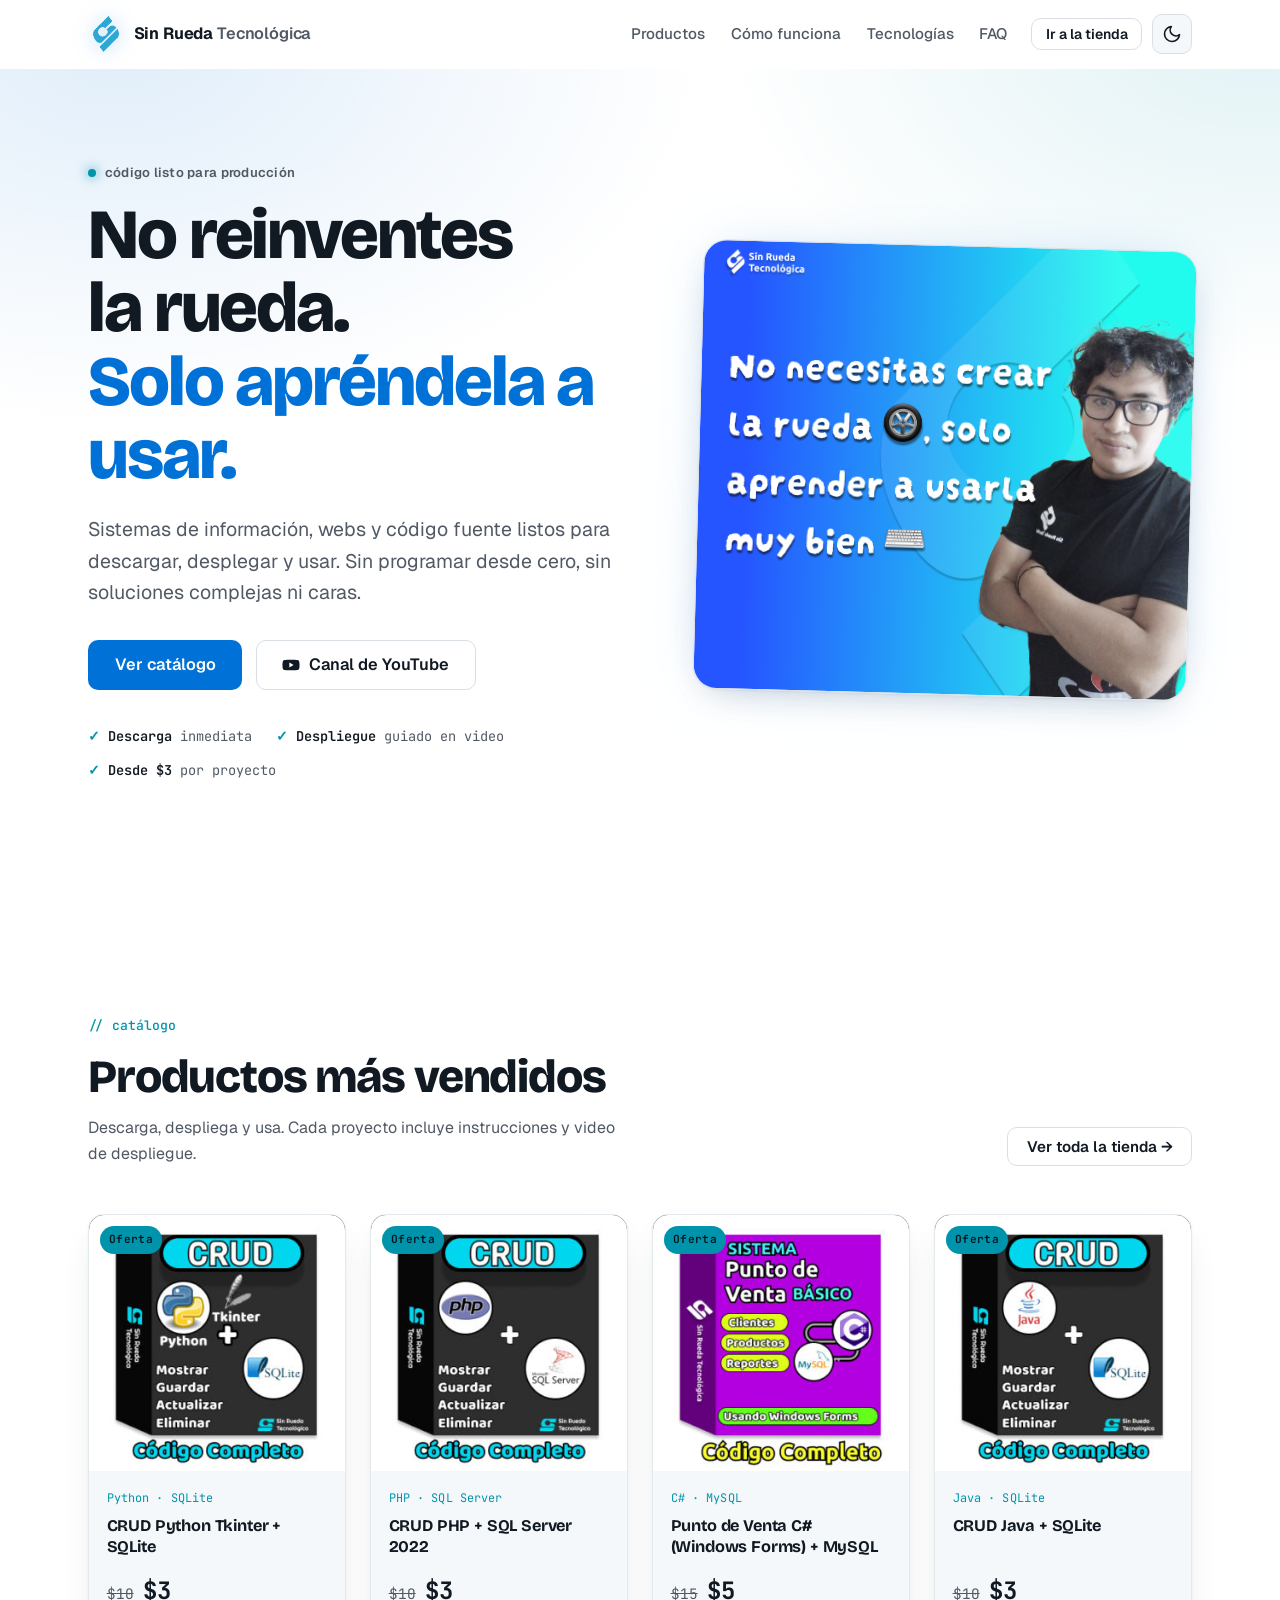
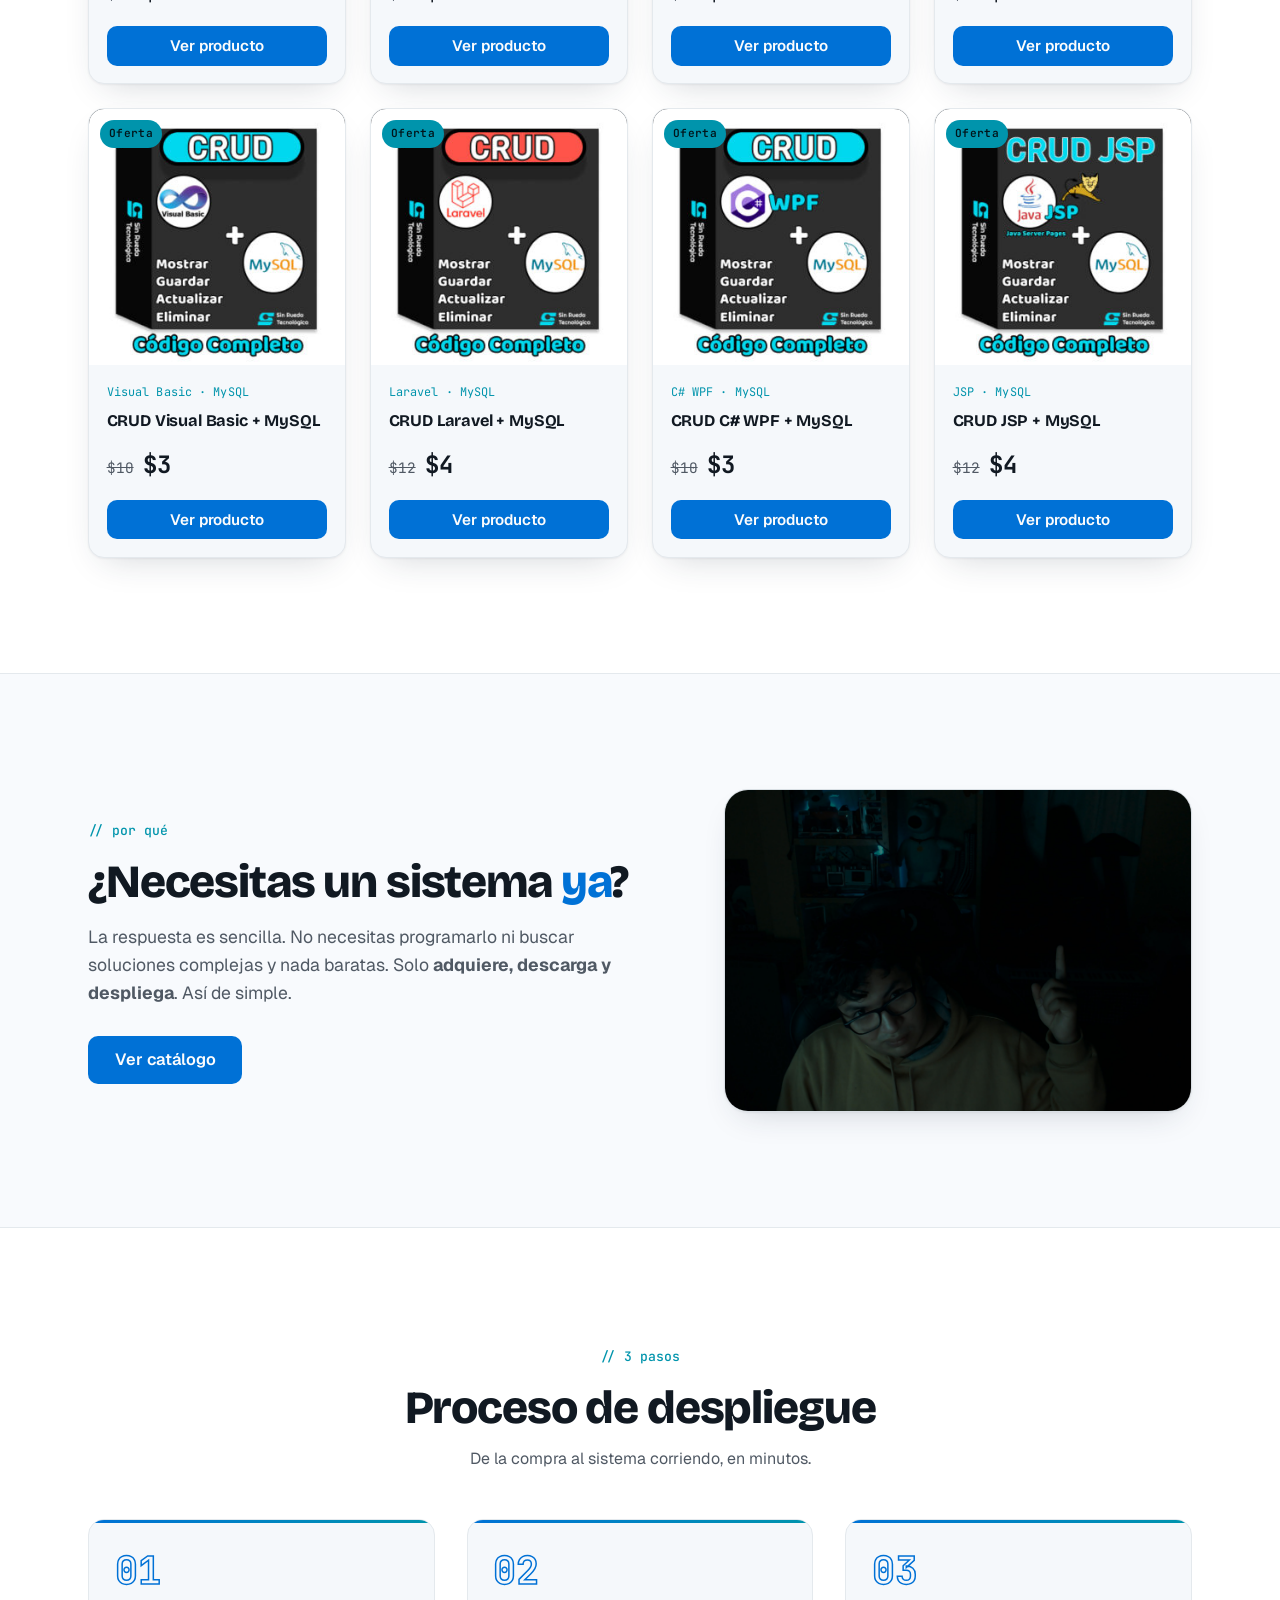
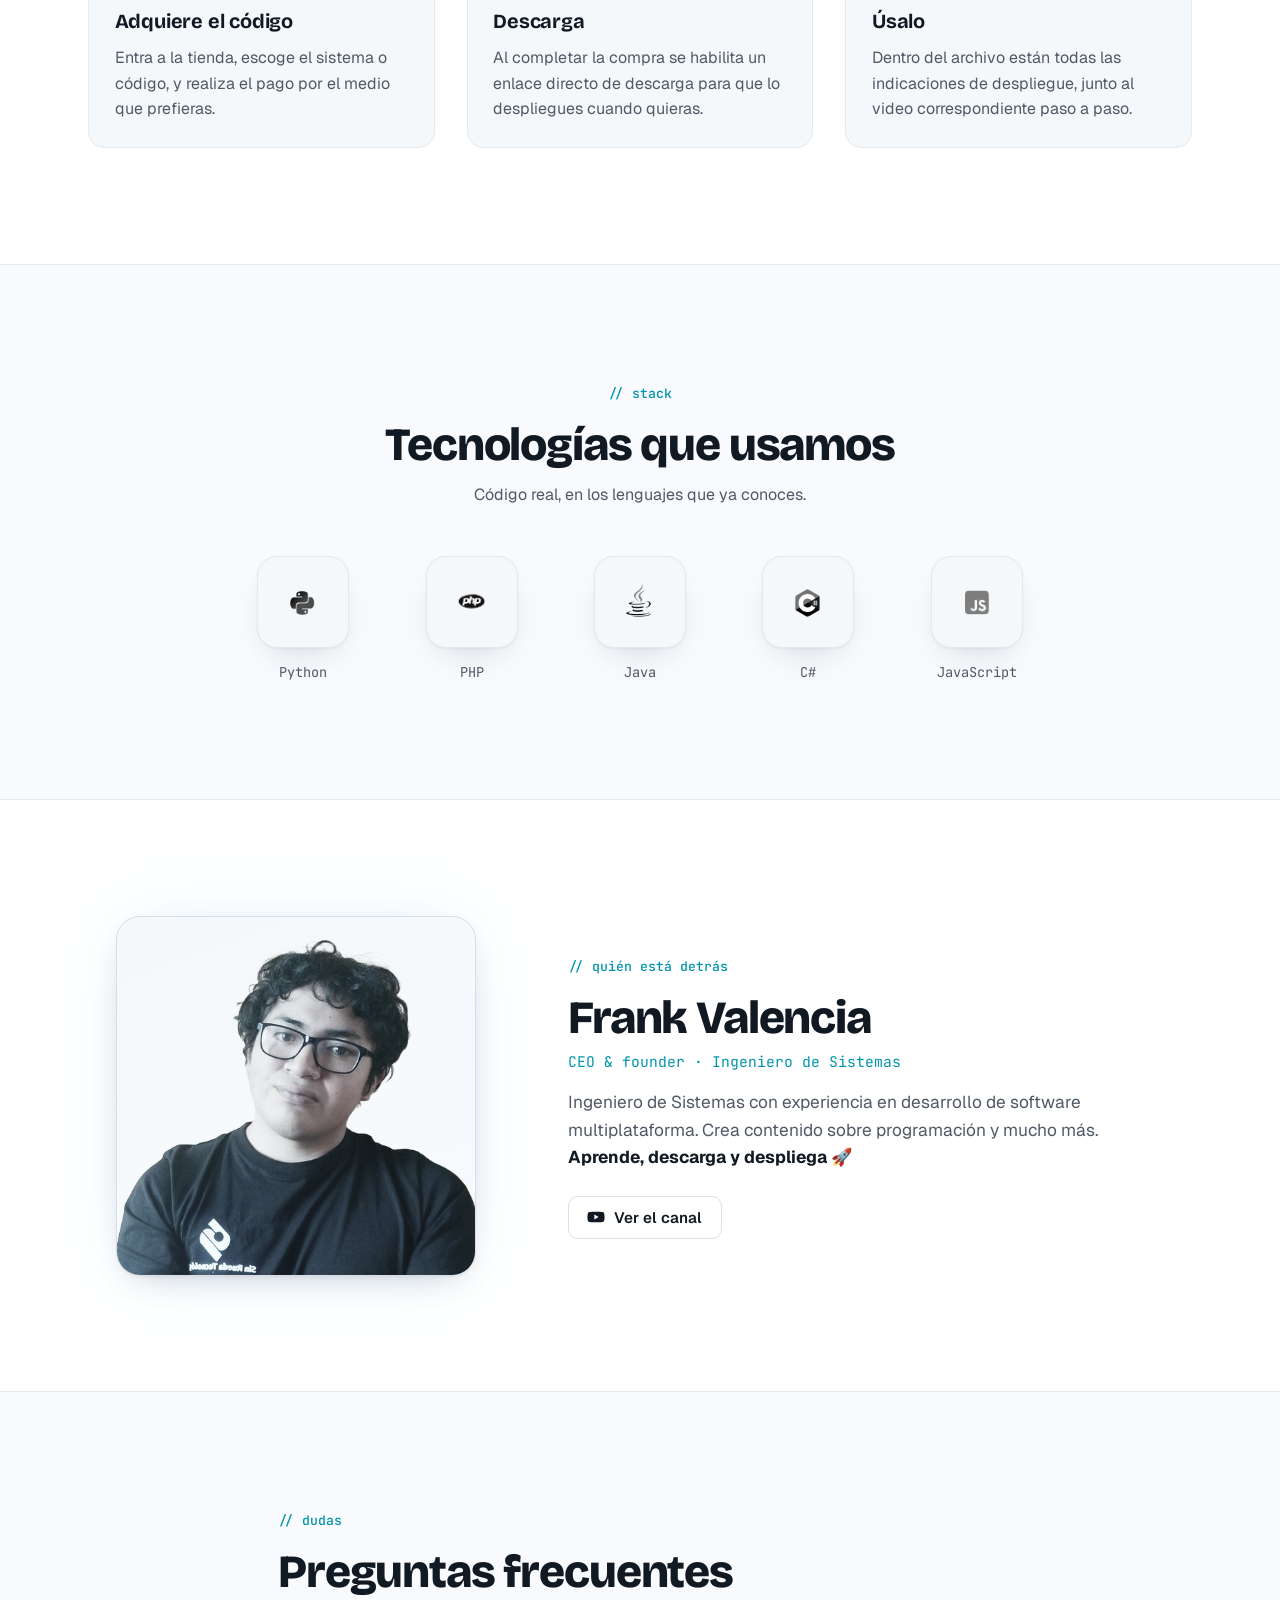
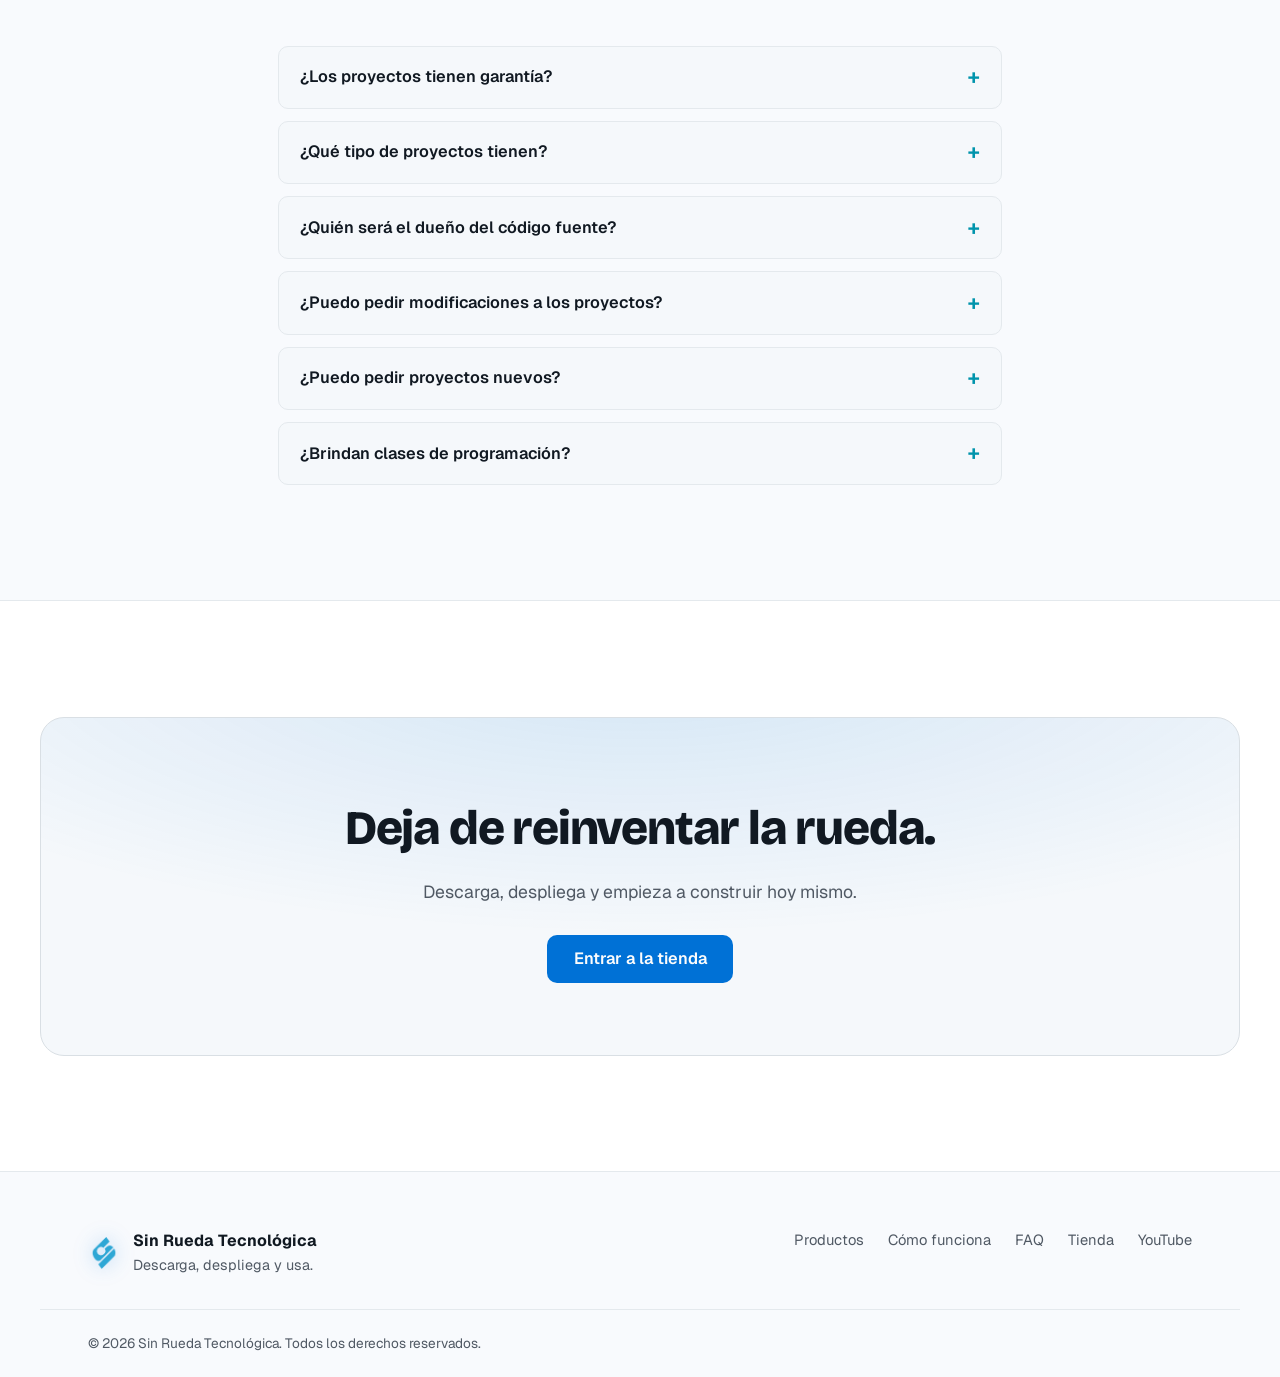
==== index.html @ aaec77e1 "Rediseño de la landing de Sin Rueda Tecnológica Sitio estático listo para GitHub Pages que reemplaza" ====
<!DOCTYPE html>
<html lang="es" data-theme="dark">
<head>
  <meta charset="UTF-8" />
  <meta name="viewport" content="width=device-width, initial-scale=1.0" />
  <title>Sin Rueda Tecnológica — Código y sistemas listos para usar</title>
  <meta name="description" content="Descarga, despliega y usa. Sistemas de información, webs y código fuente listo para usar en Python, PHP, Java, C#, Laravel y más. Desde $3." />
  <meta name="theme-color" content="#171b22" />

  <!-- Open Graph -->
  <meta property="og:title" content="Sin Rueda Tecnológica — Código listo para usar" />
  <meta property="og:description" content="No reinventes la rueda. Descarga, despliega y usa sistemas y código fuente desde $3." />
  <meta property="og:type" content="website" />
  <meta property="og:image" content="assets/banner1.jpg" />

  <link rel="icon" type="image/png" href="assets/brand/logo.png" />

  <!-- Fonts: Geist (UI/display) + JetBrains Mono (technical accent) -->
  <link rel="preconnect" href="https://fonts.googleapis.com" />
  <link rel="preconnect" href="https://fonts.gstatic.com" crossorigin />
  <link href="https://fonts.googleapis.com/css2?family=Bricolage+Grotesque:opsz,wght@12..96,500;12..96,600;12..96,700;12..96,800&family=Geist:wght@400;500;600&family=JetBrains+Mono:wght@400;500;600;700&display=swap" rel="stylesheet" />

  <link rel="stylesheet" href="styles.css" />
  <!-- Set theme before paint to avoid flash -->
  <script>
    (function () {
      var el = document.documentElement;
      el.classList.add('js'); // reveal styles only apply when JS can un-hide them
      try {
        var stored = localStorage.getItem('srt-theme');
        var theme = stored || (window.matchMedia('(prefers-color-scheme: light)').matches ? 'light' : 'dark');
        el.setAttribute('data-theme', theme);
      } catch (e) {}
    })();
  </script>
</head>
<body>
  <a class="skip-link" href="#productos">Saltar al contenido</a>

  <!-- ============ HEADER ============ -->
  <header class="site-header" id="top">
    <div class="container header__inner">
      <a class="brand" href="#top" aria-label="Sin Rueda Tecnológica — inicio">
        <img class="brand__mark" src="assets/brand/logo.png" alt="" width="36" height="36" />
        <span class="brand__name">Sin&nbsp;Rueda<span class="brand__name-accent"> Tecnológica</span></span>
      </a>

      <nav class="nav" aria-label="Navegación principal">
        <a href="#productos">Productos</a>
        <a href="#proceso">Cómo funciona</a>
        <a href="#tecnologias">Tecnologías</a>
        <a href="#faq">FAQ</a>
      </nav>

      <div class="header__actions">
        <a class="btn btn--ghost btn--sm" href="https://sinruedatecnologica.com/shop/" target="_blank" rel="noopener">Ir a la tienda</a>
        <button class="theme-toggle" type="button" aria-label="Cambiar tema" aria-pressed="false" title="Cambiar tema claro / oscuro">
          <svg class="icon-sun" viewBox="0 0 24 24" width="20" height="20" fill="none" stroke="currentColor" stroke-width="2" stroke-linecap="round" aria-hidden="true">
            <circle cx="12" cy="12" r="4" /><path d="M12 2v2M12 20v2M4.9 4.9l1.4 1.4M17.7 17.7l1.4 1.4M2 12h2M20 12h2M4.9 19.1l1.4-1.4M17.7 6.3l1.4-1.4" />
          </svg>
          <svg class="icon-moon" viewBox="0 0 24 24" width="20" height="20" fill="none" stroke="currentColor" stroke-width="2" stroke-linecap="round" stroke-linejoin="round" aria-hidden="true">
            <path d="M21 12.8A9 9 0 1 1 11.2 3a7 7 0 0 0 9.8 9.8z" />
          </svg>
        </button>
        <button class="nav-toggle" type="button" aria-label="Abrir menú" aria-expanded="false" aria-controls="mobile-nav">
          <span></span><span></span><span></span>
        </button>
      </div>
    </div>
    <nav class="mobile-nav" id="mobile-nav" aria-label="Navegación móvil" hidden>
      <a href="#productos">Productos</a>
      <a href="#proceso">Cómo funciona</a>
      <a href="#tecnologias">Tecnologías</a>
      <a href="#faq">FAQ</a>
      <a class="btn btn--primary" href="https://sinruedatecnologica.com/shop/" target="_blank" rel="noopener">Ir a la tienda</a>
    </nav>
  </header>

  <main>
    <!-- ============ HERO ============ -->
    <section class="hero">
      <div class="hero__glow" aria-hidden="true"></div>
      <div class="container hero__inner">
        <div class="hero__copy">
          <p class="kicker"><span class="kicker__dot"></span>código listo para producción</p>
          <h1 class="hero__title">No reinventes la rueda.<br /><span class="grad">Solo apréndela a usar.</span></h1>
          <p class="hero__lede">
            Sistemas de información, webs y código fuente listos para descargar, desplegar y usar.
            Sin programar desde cero, sin soluciones complejas ni caras.
          </p>
          <div class="hero__cta">
            <a class="btn btn--primary btn--lg" href="#productos">Ver catálogo</a>
            <a class="btn btn--ghost btn--lg" href="https://www.youtube.com/@SinRuedaTecnologica" target="_blank" rel="noopener">
              <svg viewBox="0 0 24 24" width="18" height="18" fill="currentColor" aria-hidden="true"><path d="M23 7.5a3 3 0 0 0-2.1-2.1C19 5 12 5 12 5s-7 0-8.9.4A3 3 0 0 0 1 7.5 31 31 0 0 0 .6 12 31 31 0 0 0 1 16.5a3 3 0 0 0 2.1 2.1C5 19 12 19 12 19s7 0 8.9-.4a3 3 0 0 0 2.1-2.1A31 31 0 0 0 23.4 12 31 31 0 0 0 23 7.5zM9.8 15.3V8.7l5.7 3.3z"/></svg>
              Canal de YouTube
            </a>
          </div>
          <ul class="hero__proof" aria-label="Qué obtienes">
            <li><strong>Descarga</strong> inmediata</li>
            <li><strong>Despliegue</strong> guiado en video</li>
            <li><strong>Desde&nbsp;$3</strong> por proyecto</li>
          </ul>
        </div>

        <div class="hero__art">
          <figure class="hero__card">
            <img src="assets/banner1.jpg" alt="Frank Valencia junto al lema: no necesitas crear la rueda, solo aprender a usarla muy bien." width="1000" height="909" loading="eager" />
          </figure>
        </div>
      </div>
    </section>

    <!-- ============ PRODUCTS ============ -->
    <section class="section" id="productos">
      <div class="container">
        <header class="section__head">
          <div>
            <p class="kicker kicker--mono">// catálogo</p>
            <h2 class="section__title">Productos más vendidos</h2>
            <p class="section__sub">Descarga, despliega y usa. Cada proyecto incluye instrucciones y video de despliegue.</p>
          </div>
          <a class="btn btn--ghost" href="https://sinruedatecnologica.com/shop/" target="_blank" rel="noopener">Ver toda la tienda →</a>
        </header>

        <div class="grid products" id="product-grid">
          <!-- cards injected by app.js from data, but rendered statically for no-JS / SEO -->
          <article class="card">
            <a class="card__media" href="https://sinruedatecnologica.com/producto/crud-python-tkinter-sqlite/" target="_blank" rel="noopener">
              <span class="badge badge--sale">Oferta</span>
              <img src="assets/products/python.jpg" alt="Portada del CRUD en Python Tkinter con SQLite" loading="lazy" width="300" height="300" />
            </a>
            <div class="card__body">
              <span class="tag">Python · SQLite</span>
              <h3 class="card__title">CRUD Python Tkinter + SQLite</h3>
              <div class="price"><span class="price__old">$10</span><span class="price__now">$3</span></div>
              <a class="btn btn--primary btn--block" href="https://sinruedatecnologica.com/producto/crud-python-tkinter-sqlite/" target="_blank" rel="noopener">Ver producto</a>
            </div>
          </article>

          <article class="card">
            <a class="card__media" href="https://sinruedatecnologica.com/producto/crud-php-sql-server-2022/" target="_blank" rel="noopener">
              <span class="badge badge--sale">Oferta</span>
              <img src="assets/products/php.jpg" alt="Portada del CRUD en PHP con SQL Server 2022" loading="lazy" width="300" height="300" />
            </a>
            <div class="card__body">
              <span class="tag">PHP · SQL Server</span>
              <h3 class="card__title">CRUD PHP + SQL Server 2022</h3>
              <div class="price"><span class="price__old">$10</span><span class="price__now">$3</span></div>
              <a class="btn btn--primary btn--block" href="https://sinruedatecnologica.com/producto/crud-php-sql-server-2022/" target="_blank" rel="noopener">Ver producto</a>
            </div>
          </article>

          <article class="card">
            <a class="card__media" href="https://sinruedatecnologica.com/producto/punto-de-venta-c-windows-forms-mysql/" target="_blank" rel="noopener">
              <span class="badge badge--sale">Oferta</span>
              <img src="assets/products/pos-csharp.jpg" alt="Portada del punto de venta en C# Windows Forms con MySQL" loading="lazy" width="300" height="300" />
            </a>
            <div class="card__body">
              <span class="tag">C# · MySQL</span>
              <h3 class="card__title">Punto de Venta C# (Windows Forms) + MySQL</h3>
              <div class="price"><span class="price__old">$15</span><span class="price__now">$5</span></div>
              <a class="btn btn--primary btn--block" href="https://sinruedatecnologica.com/producto/punto-de-venta-c-windows-forms-mysql/" target="_blank" rel="noopener">Ver producto</a>
            </div>
          </article>

          <article class="card">
            <a class="card__media" href="https://sinruedatecnologica.com/producto/crud-java-sqlite/" target="_blank" rel="noopener">
              <span class="badge badge--sale">Oferta</span>
              <img src="assets/products/java.jpg" alt="Portada del CRUD en Java con SQLite" loading="lazy" width="300" height="300" />
            </a>
            <div class="card__body">
              <span class="tag">Java · SQLite</span>
              <h3 class="card__title">CRUD Java + SQLite</h3>
              <div class="price"><span class="price__old">$10</span><span class="price__now">$3</span></div>
              <a class="btn btn--primary btn--block" href="https://sinruedatecnologica.com/producto/crud-java-sqlite/" target="_blank" rel="noopener">Ver producto</a>
            </div>
          </article>

          <article class="card">
            <a class="card__media" href="https://sinruedatecnologica.com/producto/crud-visual-basic-mysql/" target="_blank" rel="noopener">
              <span class="badge badge--sale">Oferta</span>
              <img src="assets/products/vb.jpg" alt="Portada del CRUD en Visual Basic con MySQL" loading="lazy" width="300" height="300" />
            </a>
            <div class="card__body">
              <span class="tag">Visual Basic · MySQL</span>
              <h3 class="card__title">CRUD Visual Basic + MySQL</h3>
              <div class="price"><span class="price__old">$10</span><span class="price__now">$3</span></div>
              <a class="btn btn--primary btn--block" href="https://sinruedatecnologica.com/producto/crud-visual-basic-mysql/" target="_blank" rel="noopener">Ver producto</a>
            </div>
          </article>

          <article class="card">
            <a class="card__media" href="https://sinruedatecnologica.com/producto/crud-laravel-mysql/" target="_blank" rel="noopener">
              <span class="badge badge--sale">Oferta</span>
              <img src="assets/products/laravel.jpg" alt="Portada del CRUD en Laravel con MySQL" loading="lazy" width="300" height="300" />
            </a>
            <div class="card__body">
              <span class="tag">Laravel · MySQL</span>
              <h3 class="card__title">CRUD Laravel + MySQL</h3>
              <div class="price"><span class="price__old">$12</span><span class="price__now">$4</span></div>
              <a class="btn btn--primary btn--block" href="https://sinruedatecnologica.com/producto/crud-laravel-mysql/" target="_blank" rel="noopener">Ver producto</a>
            </div>
          </article>

          <article class="card">
            <a class="card__media" href="https://sinruedatecnologica.com/producto/crud-c-wpf-mysql/" target="_blank" rel="noopener">
              <span class="badge badge--sale">Oferta</span>
              <img src="assets/products/wpf.jpg" alt="Portada del CRUD en C# WPF con MySQL" loading="lazy" width="300" height="300" />
            </a>
            <div class="card__body">
              <span class="tag">C# WPF · MySQL</span>
              <h3 class="card__title">CRUD C# WPF + MySQL</h3>
              <div class="price"><span class="price__old">$10</span><span class="price__now">$3</span></div>
              <a class="btn btn--primary btn--block" href="https://sinruedatecnologica.com/producto/crud-c-wpf-mysql/" target="_blank" rel="noopener">Ver producto</a>
            </div>
          </article>

          <article class="card">
            <a class="card__media" href="https://sinruedatecnologica.com/producto/crud-jsp-mysql/" target="_blank" rel="noopener">
              <span class="badge badge--sale">Oferta</span>
              <img src="assets/products/jsp.jpg" alt="Portada del CRUD en JSP con MySQL" loading="lazy" width="300" height="300" />
            </a>
            <div class="card__body">
              <span class="tag">JSP · MySQL</span>
              <h3 class="card__title">CRUD JSP + MySQL</h3>
              <div class="price"><span class="price__old">$12</span><span class="price__now">$4</span></div>
              <a class="btn btn--primary btn--block" href="https://sinruedatecnologica.com/producto/crud-jsp-mysql/" target="_blank" rel="noopener">Ver producto</a>
            </div>
          </article>
        </div>
      </div>
    </section>

    <!-- ============ VALUE / WHY ============ -->
    <section class="section section--band why">
      <div class="container why__inner">
        <div class="why__copy">
          <p class="kicker kicker--mono">// por qué</p>
          <h2 class="section__title">¿Necesitas un sistema <span class="grad">ya</span>?</h2>
          <p class="why__lede">
            La respuesta es sencilla. No necesitas programarlo ni buscar soluciones complejas y nada baratas.
            Solo <strong>adquiere, descarga y despliega</strong>. Así de simple.
          </p>
          <a class="btn btn--primary btn--lg" href="#productos">Ver catálogo</a>
        </div>
        <figure class="why__art">
          <img src="assets/seccion1.jpg" alt="Espacio de trabajo de desarrollo de software" loading="lazy" />
        </figure>
      </div>
    </section>

    <!-- ============ PROCESS ============ -->
    <section class="section" id="proceso">
      <div class="container">
        <header class="section__head section__head--center">
          <div>
            <p class="kicker kicker--mono">// 3 pasos</p>
            <h2 class="section__title">Proceso de despliegue</h2>
            <p class="section__sub">De la compra al sistema corriendo, en minutos.</p>
          </div>
        </header>

        <ol class="steps">
          <li class="step">
            <span class="step__num">01</span>
            <h3 class="step__title">Adquiere el código</h3>
            <p>Entra a la tienda, escoge el sistema o código, y realiza el pago por el medio que prefieras.</p>
          </li>
          <li class="step">
            <span class="step__num">02</span>
            <h3 class="step__title">Descarga</h3>
            <p>Al completar la compra se habilita un enlace directo de descarga para que lo despliegues cuando quieras.</p>
          </li>
          <li class="step">
            <span class="step__num">03</span>
            <h3 class="step__title">Úsalo</h3>
            <p>Dentro del archivo están todas las indicaciones de despliegue, junto al video correspondiente paso a paso.</p>
          </li>
        </ol>
      </div>
    </section>

    <!-- ============ TECH STACK ============ -->
    <section class="section section--band" id="tecnologias">
      <div class="container">
        <header class="section__head section__head--center">
          <div>
            <p class="kicker kicker--mono">// stack</p>
            <h2 class="section__title">Tecnologías que usamos</h2>
            <p class="section__sub">Código real, en los lenguajes que ya conoces.</p>
          </div>
        </header>
        <ul class="tech">
          <li class="tech__item"><span class="tech__chip"><img src="assets/tech/python.png" alt="Python" loading="lazy" /></span><span>Python</span></li>
          <li class="tech__item"><span class="tech__chip"><img src="assets/tech/php.png" alt="PHP" loading="lazy" /></span><span>PHP</span></li>
          <li class="tech__item"><span class="tech__chip"><img src="assets/tech/java.png" alt="Java" loading="lazy" /></span><span>Java</span></li>
          <li class="tech__item"><span class="tech__chip"><img src="assets/tech/csharp.png" alt="C#" loading="lazy" /></span><span>C#</span></li>
          <li class="tech__item"><span class="tech__chip"><img src="assets/tech/javascript.png" alt="JavaScript" loading="lazy" /></span><span>JavaScript</span></li>
        </ul>
      </div>
    </section>

    <!-- ============ FOUNDER ============ -->
    <section class="section founder">
      <div class="container founder__inner">
        <figure class="founder__photo">
          <img src="assets/perfil.png" alt="Frank Valencia, fundador de Sin Rueda Tecnológica" loading="lazy" />
        </figure>
        <div class="founder__copy">
          <p class="kicker kicker--mono">// quién está detrás</p>
          <h2 class="section__title">Frank Valencia</h2>
          <p class="founder__role">CEO &amp; founder · Ingeniero de Sistemas</p>
          <p class="founder__bio">
            Ingeniero de Sistemas con experiencia en desarrollo de software multiplataforma.
            Crea contenido sobre programación y mucho más.
            <strong>Aprende, descarga y despliega 🚀</strong>
          </p>
          <a class="btn btn--ghost" href="https://www.youtube.com/@SinRuedaTecnologica" target="_blank" rel="noopener">
            <svg viewBox="0 0 24 24" width="18" height="18" fill="currentColor" aria-hidden="true"><path d="M23 7.5a3 3 0 0 0-2.1-2.1C19 5 12 5 12 5s-7 0-8.9.4A3 3 0 0 0 1 7.5 31 31 0 0 0 .6 12 31 31 0 0 0 1 16.5a3 3 0 0 0 2.1 2.1C5 19 12 19 12 19s7 0 8.9-.4a3 3 0 0 0 2.1-2.1A31 31 0 0 0 23.4 12 31 31 0 0 0 23 7.5zM9.8 15.3V8.7l5.7 3.3z"/></svg>
            Ver el canal
          </a>
        </div>
      </div>
    </section>

    <!-- ============ FAQ ============ -->
    <section class="section section--band" id="faq">
      <div class="container faq__inner">
        <header class="section__head">
          <div>
            <p class="kicker kicker--mono">// dudas</p>
            <h2 class="section__title">Preguntas frecuentes</h2>
          </div>
        </header>
        <div class="faq">
          <details class="qa">
            <summary>¿Los proyectos tienen garantía?</summary>
            <p>¡Claro que sí! Comunícate por nuestras redes sociales con una captura del comprobante de pago y te responderemos lo antes posible para resolver tu duda.</p>
          </details>
          <details class="qa">
            <summary>¿Qué tipo de proyectos tienen?</summary>
            <p>Sistemas, webs y código tanto para emprendedores de muchos rubros como para estudiantes.</p>
          </details>
          <details class="qa">
            <summary>¿Quién será el dueño del código fuente?</summary>
            <p>Hay proyectos completos donde adquieres el código fuente completo. En otros casos recibes los instaladores e instrucciones de despliegue, es decir, la licencia de uso.</p>
          </details>
          <details class="qa">
            <summary>¿Puedo pedir modificaciones a los proyectos?</summary>
            <p>Sí, con un costo adicional. Indícanos las modificaciones por nuestras redes sociales para realizar la cotización con los desarrolladores.</p>
          </details>
          <details class="qa">
            <summary>¿Puedo pedir proyectos nuevos?</summary>
            <p>Así es. Contáctanos directamente si requieres una solución personalizada y te entregamos la cotización.</p>
          </details>
          <details class="qa">
            <summary>¿Brindan clases de programación?</summary>
            <p>Sí. Si eres estudiante o vas a empezar tu carrera de Ing. de Software, Ing. de Sistemas o similares, ofrecemos clases particulares por horas. Solo contáctanos y solicita el servicio.</p>
          </details>
        </div>
      </div>
    </section>

    <!-- ============ CTA ============ -->
    <section class="section cta-final">
      <div class="container cta-final__inner">
        <h2 class="cta-final__title">Deja de reinventar la rueda.</h2>
        <p class="cta-final__sub">Descarga, despliega y empieza a construir hoy mismo.</p>
        <a class="btn btn--primary btn--lg" href="https://sinruedatecnologica.com/shop/" target="_blank" rel="noopener">Entrar a la tienda</a>
      </div>
    </section>
  </main>

  <!-- ============ FOOTER ============ -->
  <footer class="site-footer">
    <div class="container footer__inner">
      <div class="footer__brand">
        <img class="brand__mark" src="assets/brand/logo.png" alt="" width="32" height="32" />
        <div>
          <p class="footer__name">Sin Rueda Tecnológica</p>
          <p class="footer__tag">Descarga, despliega y usa.</p>
        </div>
      </div>
      <nav class="footer__nav" aria-label="Enlaces del pie">
        <a href="#productos">Productos</a>
        <a href="#proceso">Cómo funciona</a>
        <a href="#faq">FAQ</a>
        <a href="https://sinruedatecnologica.com/shop/" target="_blank" rel="noopener">Tienda</a>
        <a href="https://www.youtube.com/@SinRuedaTecnologica" target="_blank" rel="noopener">YouTube</a>
      </nav>
    </div>
    <div class="container footer__bottom">
      <p>© <span id="year">2026</span> Sin Rueda Tecnológica. Todos los derechos reservados.</p>
    </div>
  </footer>

  <script src="app.js"></script>
</body>
</html>
---- styles.css ----
/* =========================================================
   Sin Rueda Tecnológica — landing
   Dark-first dual theme · electric blue → cyan · dev type
   ========================================================= */

/* ---------- Tokens ---------- */
:root {
  --font-display: "Bricolage Grotesque", ui-sans-serif, system-ui, sans-serif;
  --font-ui: "Geist", ui-sans-serif, system-ui, -apple-system, "Segoe UI", Roboto, sans-serif;
  --font-mono: "JetBrains Mono", ui-monospace, "SF Mono", Menlo, Consolas, monospace;

  /* fluid spacing */
  --space-section: clamp(4rem, 9vw, 7.5rem);
  --gutter: clamp(1.25rem, 5vw, 3rem);
  --radius: 16px;
  --radius-sm: 10px;
  --radius-lg: 24px;
  --maxw: 1200px;

  /* z-index scale */
  --z-sticky: 100;
  --z-nav: 200;
  --z-toast: 300;

  --ease-out: cubic-bezier(0.16, 1, 0.3, 1); /* ease-out-expo-ish */
  --t-fast: 160ms;
  --t-med: 320ms;

  /* shared brand hue values */
  --shadow-color: 240 40% 4%;
}

/* Dark theme (default / hero) */
:root,
[data-theme="dark"] {
  --bg: oklch(0.17 0.018 250);
  --bg-2: oklch(0.15 0.018 250);
  --surface: oklch(0.21 0.020 250);
  --surface-2: oklch(0.255 0.022 250);
  --border: oklch(0.32 0.020 250);
  --border-soft: oklch(0.27 0.018 250);
  --ink: oklch(0.96 0.005 250);
  --muted: oklch(0.74 0.014 250);
  --primary: oklch(0.70 0.165 245);
  --primary-strong: oklch(0.76 0.17 245);
  --accent: oklch(0.84 0.15 195);
  --on-primary: oklch(0.15 0.02 250);
  --glow: oklch(0.70 0.165 245 / 0.45);
  --card-shadow: 0 1px 0 oklch(1 0 0 / 0.04) inset, 0 12px 30px -12px oklch(0.05 0.02 250 / 0.7);
  color-scheme: dark;
}

/* Light theme */
[data-theme="light"] {
  --bg: oklch(1 0 0);
  --bg-2: oklch(0.985 0.004 245);
  --surface: oklch(0.978 0.005 245);
  --surface-2: oklch(0.955 0.007 245);
  --border: oklch(0.90 0.010 245);
  --border-soft: oklch(0.93 0.008 245);
  --ink: oklch(0.21 0.022 255);
  --muted: oklch(0.46 0.022 255);
  --primary: oklch(0.55 0.18 252);
  --primary-strong: oklch(0.50 0.19 252);
  --accent: oklch(0.60 0.135 210);
  --on-primary: oklch(0.99 0 0);
  --glow: oklch(0.55 0.18 252 / 0.28);
  --card-shadow: 0 1px 2px oklch(0.2 0.02 250 / 0.05), 0 14px 34px -16px oklch(0.3 0.04 250 / 0.22);
  color-scheme: light;
}

/* ---------- Reset ---------- */
*, *::before, *::after { box-sizing: border-box; }
* { margin: 0; }
html { -webkit-text-size-adjust: 100%; scroll-behavior: smooth; }
@media (prefers-reduced-motion: reduce) {
  html { scroll-behavior: auto; }
}

body {
  font-family: var(--font-ui);
  background: var(--bg);
  color: var(--ink);
  line-height: 1.6;
  -webkit-font-smoothing: antialiased;
  text-rendering: optimizeLegibility;
  overflow-x: hidden;
  transition: background var(--t-med) var(--ease-out), color var(--t-med) var(--ease-out);
}

img { max-width: 100%; display: block; height: auto; }
a { color: inherit; text-decoration: none; }
button { font: inherit; cursor: pointer; }
:focus-visible {
  outline: 2px solid var(--primary);
  outline-offset: 3px;
  border-radius: 4px;
}

.container { width: 100%; max-width: var(--maxw); margin-inline: auto; padding-inline: var(--gutter); }

.skip-link {
  position: absolute; left: 50%; translate: -50% -120%;
  top: 8px; z-index: var(--z-toast);
  background: var(--primary); color: var(--on-primary);
  padding: 0.6rem 1rem; border-radius: var(--radius-sm); font-weight: 600;
  transition: translate var(--t-fast) var(--ease-out);
}
.skip-link:focus { translate: -50% 0; }

/* ---------- Typography helpers ---------- */
h1, h2, h3, .hero__title, .section__title, .cta-final__title, .step__title, .card__title {
  font-family: var(--font-display);
}
/* Emphasis color — solid, meaningful (no gradient text). */
.grad { color: var(--primary); }
.kicker {
  display: inline-flex; align-items: center; gap: 0.55rem;
  font-size: 0.82rem; font-weight: 600; letter-spacing: 0.02em;
  color: var(--muted); margin-bottom: 1rem;
}
.kicker--mono { font-family: var(--font-mono); font-weight: 500; color: var(--accent); letter-spacing: 0; }
.kicker__dot {
  width: 8px; height: 8px; border-radius: 50%;
  background: var(--accent); box-shadow: 0 0 12px var(--accent);
  animation: pulse 2.4s var(--ease-out) infinite;
}
@keyframes pulse { 0%,100% { opacity: 1; } 50% { opacity: 0.35; } }

/* ---------- Buttons ---------- */
.btn {
  --btn-pad-y: 0.7rem; --btn-pad-x: 1.15rem;
  display: inline-flex; align-items: center; justify-content: center; gap: 0.55rem;
  padding: var(--btn-pad-y) var(--btn-pad-x);
  border-radius: var(--radius-sm); border: 1px solid transparent;
  font-weight: 600; font-size: 0.95rem; line-height: 1;
  transition: transform var(--t-fast) var(--ease-out), background var(--t-fast), border-color var(--t-fast), box-shadow var(--t-fast), color var(--t-fast);
  white-space: nowrap;
}
.btn--sm { --btn-pad-y: 0.5rem; --btn-pad-x: 0.85rem; font-size: 0.875rem; }
.btn--lg { --btn-pad-y: 0.95rem; --btn-pad-x: 1.6rem; font-size: 1.02rem; }
.btn--block { width: 100%; }

.btn--primary {
  background: var(--primary); color: var(--on-primary);
  box-shadow: 0 0 0 0 var(--glow);
}
.btn--primary:hover { background: var(--primary-strong); transform: translateY(-2px); box-shadow: 0 12px 28px -10px var(--glow); }
.btn--primary:active { transform: translateY(0); }

.btn--ghost {
  background: transparent; color: var(--ink);
  border-color: var(--border);
}
.btn--ghost:hover { background: var(--surface-2); border-color: var(--primary); transform: translateY(-2px); }

/* ---------- Header ---------- */
.site-header {
  position: sticky; top: 0; z-index: var(--z-sticky);
  background: color-mix(in oklab, var(--bg) 78%, transparent);
  backdrop-filter: saturate(140%) blur(14px);
  -webkit-backdrop-filter: saturate(140%) blur(14px);
  border-bottom: 1px solid transparent;
  transition: border-color var(--t-med), background var(--t-med);
}
.site-header[data-scrolled="true"] { border-bottom-color: var(--border-soft); }
.header__inner { display: flex; align-items: center; gap: 1.5rem; height: 68px; }

.brand { display: inline-flex; align-items: center; gap: 0.6rem; font-weight: 700; letter-spacing: -0.01em; }
.brand__mark { filter: drop-shadow(0 0 10px var(--glow)); }
.brand__name { font-size: 1.02rem; }
.brand__name-accent { color: var(--muted); font-weight: 600; }

.nav { display: flex; gap: 1.6rem; margin-left: auto; }
.nav a { color: var(--muted); font-weight: 500; font-size: 0.95rem; position: relative; transition: color var(--t-fast); }
.nav a::after {
  content: ""; position: absolute; left: 0; bottom: -6px; height: 2px; width: 100%;
  background: linear-gradient(90deg, var(--primary), var(--accent));
  transform: scaleX(0); transform-origin: left;
  transition: transform var(--t-med) var(--ease-out);
}
.nav a:hover { color: var(--ink); }
.nav a:hover::after { transform: scaleX(1); }

.header__actions { display: flex; align-items: center; gap: 0.6rem; }
.nav + .header__actions { margin-left: 0; }
.header__inner > .nav { margin-left: auto; }

.theme-toggle {
  display: grid; place-items: center; width: 40px; height: 40px;
  border-radius: var(--radius-sm); border: 1px solid var(--border);
  background: var(--surface); color: var(--ink);
  transition: background var(--t-fast), border-color var(--t-fast), transform var(--t-fast);
}
.theme-toggle:hover { border-color: var(--primary); transform: translateY(-1px); }
.theme-toggle svg { position: absolute; transition: opacity var(--t-fast), transform var(--t-med) var(--ease-out); }
.theme-toggle { position: relative; }
[data-theme="dark"] .icon-sun { opacity: 1; transform: rotate(0) scale(1); }
[data-theme="dark"] .icon-moon { opacity: 0; transform: rotate(-90deg) scale(0.5); }
[data-theme="light"] .icon-sun { opacity: 0; transform: rotate(90deg) scale(0.5); }
[data-theme="light"] .icon-moon { opacity: 1; transform: rotate(0) scale(1); }

.nav-toggle { display: none; flex-direction: column; gap: 5px; width: 40px; height: 40px; border: 1px solid var(--border); border-radius: var(--radius-sm); background: var(--surface); padding: 0 9px; }
.nav-toggle span { height: 2px; width: 100%; background: var(--ink); border-radius: 2px; transition: transform var(--t-fast), opacity var(--t-fast); }
.nav-toggle[aria-expanded="true"] span:nth-child(1) { transform: translateY(7px) rotate(45deg); }
.nav-toggle[aria-expanded="true"] span:nth-child(2) { opacity: 0; }
.nav-toggle[aria-expanded="true"] span:nth-child(3) { transform: translateY(-7px) rotate(-45deg); }

.mobile-nav { display: none; flex-direction: column; gap: 0.25rem; padding: 0.75rem var(--gutter) 1.25rem; border-bottom: 1px solid var(--border-soft); background: var(--bg); }
.mobile-nav a { padding: 0.7rem 0.4rem; color: var(--ink); font-weight: 500; border-radius: var(--radius-sm); }
.mobile-nav a:hover { background: var(--surface); }
.mobile-nav .btn { margin-top: 0.5rem; }

/* ---------- Hero ---------- */
.hero { position: relative; padding-top: clamp(3rem, 7vw, 6rem); padding-bottom: var(--space-section); overflow: clip; }
.hero__glow {
  position: absolute; inset: -10% -10% auto -10%; height: 120%;
  background:
    radial-gradient(60% 60% at 18% 12%, oklch(0.70 0.165 245 / 0.22), transparent 70%),
    radial-gradient(55% 55% at 88% 8%, oklch(0.84 0.15 195 / 0.18), transparent 70%);
  pointer-events: none; z-index: 0;
}
[data-theme="light"] .hero__glow {
  background:
    radial-gradient(55% 55% at 16% 6%, oklch(0.55 0.18 252 / 0.12), transparent 70%),
    radial-gradient(50% 50% at 90% 4%, oklch(0.60 0.135 210 / 0.12), transparent 70%);
}
.hero__inner {
  position: relative; z-index: 1;
  display: grid; grid-template-columns: 1.05fr 0.95fr; gap: clamp(2rem, 5vw, 4rem); align-items: center;
}
.hero__title { font-size: clamp(2.4rem, 5.6vw, 4.4rem); line-height: 1.04; letter-spacing: -0.03em; font-weight: 800; text-wrap: balance; }
.hero__lede { margin-top: 1.4rem; font-size: clamp(1.05rem, 1.6vw, 1.22rem); color: var(--muted); max-width: 54ch; text-wrap: pretty; }
.hero__cta { display: flex; flex-wrap: wrap; gap: 0.85rem; margin-top: 2rem; }
.hero__proof { list-style: none; padding: 0; display: flex; flex-wrap: wrap; gap: 0.75rem 1.5rem; margin-top: 2.25rem; font-family: var(--font-mono); font-size: 0.85rem; color: var(--muted); }
.hero__proof li { display: flex; align-items: center; gap: 0.5rem; }
.hero__proof li::before { content: "✓"; color: var(--accent); font-weight: 700; }
.hero__proof strong { color: var(--ink); font-weight: 600; }

.hero__card {
  border-radius: var(--radius-lg); overflow: hidden;
  border: 1px solid var(--border);
  box-shadow: var(--card-shadow), 0 0 60px -20px var(--glow);
  rotate: 1.5deg;
  transition: rotate var(--t-med) var(--ease-out), box-shadow var(--t-med);
}
.hero__card:hover { rotate: 0deg; box-shadow: var(--card-shadow), 0 0 80px -16px var(--glow); }
.hero__card img { width: 100%; }

/* ---------- Section scaffolding ---------- */
.section { padding-block: var(--space-section); }
.section--band { background: var(--bg-2); border-block: 1px solid var(--border-soft); }
.section__head { display: flex; align-items: flex-end; justify-content: space-between; gap: 1.5rem; margin-bottom: clamp(2rem, 4vw, 3rem); flex-wrap: wrap; }
.section__head--center { justify-content: center; text-align: center; }
.section__title { font-size: clamp(1.9rem, 3.6vw, 2.9rem); letter-spacing: -0.025em; line-height: 1.1; font-weight: 800; text-wrap: balance; }
.section__sub { margin-top: 0.75rem; color: var(--muted); max-width: 56ch; text-wrap: pretty; }
.section__head--center .section__sub { margin-inline: auto; }

/* ---------- Products ---------- */
.grid.products { display: grid; grid-template-columns: repeat(auto-fit, minmax(248px, 1fr)); gap: clamp(1rem, 2vw, 1.5rem); }
.card {
  display: flex; flex-direction: column;
  background: var(--surface); border: 1px solid var(--border-soft);
  border-radius: var(--radius); overflow: hidden;
  box-shadow: var(--card-shadow);
  transition: transform var(--t-med) var(--ease-out), border-color var(--t-fast), box-shadow var(--t-med);
}
.card:hover { transform: translateY(-6px); border-color: var(--primary); box-shadow: var(--card-shadow), 0 0 0 1px var(--primary), 0 20px 40px -18px var(--glow); }
.card__media { position: relative; display: block; aspect-ratio: 1 / 1; background: oklch(0.13 0.02 250); overflow: hidden; }
.card__media img { width: 100%; height: 100%; object-fit: contain; transition: transform var(--t-med) var(--ease-out); }
.card:hover .card__media img { transform: scale(1.04); }
.badge {
  position: absolute; top: 0.7rem; left: 0.7rem; z-index: 2;
  font-family: var(--font-mono); font-size: 0.7rem; font-weight: 600; letter-spacing: 0.03em;
  padding: 0.3rem 0.55rem; border-radius: 999px;
}
.badge--sale { background: var(--accent); color: oklch(0.18 0.03 220); }
.card__body { display: flex; flex-direction: column; gap: 0.55rem; padding: 1.1rem; flex: 1; }
.tag { font-family: var(--font-mono); font-size: 0.74rem; color: var(--accent); letter-spacing: 0.01em; }
.card__title { font-size: 1.02rem; font-weight: 700; line-height: 1.25; letter-spacing: -0.01em; }
.price { display: flex; align-items: baseline; gap: 0.6rem; margin-top: auto; padding-top: 0.4rem; font-family: var(--font-mono); }
.price__old { color: var(--muted); text-decoration: line-through; font-size: 0.9rem; }
.price__now { color: var(--ink); font-size: 1.5rem; font-weight: 700; }
.card .btn { margin-top: 0.4rem; }

/* ---------- Why band ---------- */
.why__inner { display: grid; grid-template-columns: 1.1fr 0.9fr; gap: clamp(2rem, 5vw, 4rem); align-items: center; }
.why__lede { margin: 1rem 0 1.75rem; font-size: 1.1rem; color: var(--muted); max-width: 52ch; text-wrap: pretty; }
.why__art { border-radius: var(--radius-lg); overflow: hidden; border: 1px solid var(--border); box-shadow: var(--card-shadow); }
.why__art img { width: 100%; aspect-ratio: 16 / 11; object-fit: cover; }

/* ---------- Steps ---------- */
.steps { list-style: none; padding: 0; display: grid; grid-template-columns: repeat(auto-fit, minmax(260px, 1fr)); gap: clamp(1rem, 2.5vw, 2rem); counter-reset: step; }
.step {
  position: relative; padding: 2rem 1.6rem 1.6rem;
  background: var(--surface); border: 1px solid var(--border-soft);
  border-radius: var(--radius); overflow: hidden;
}
.step::before {
  content: ""; position: absolute; inset: 0 0 auto 0; height: 3px;
  background: linear-gradient(90deg, var(--primary), var(--accent));
}
.step__num { font-family: var(--font-mono); font-size: 2.4rem; font-weight: 700; line-height: 1; color: transparent; -webkit-text-stroke: 1.5px var(--primary); display: block; margin-bottom: 0.9rem; }
.step__title { font-size: 1.25rem; font-weight: 700; margin-bottom: 0.5rem; letter-spacing: -0.01em; }
.step p { color: var(--muted); text-wrap: pretty; }

/* ---------- Tech ---------- */
.tech { list-style: none; padding: 0; display: flex; flex-wrap: wrap; justify-content: center; gap: clamp(1rem, 3vw, 2.5rem); }
.tech__item { display: flex; flex-direction: column; align-items: center; gap: 0.9rem; width: 130px; transition: transform var(--t-fast) var(--ease-out); }
.tech__item:hover { transform: translateY(-6px); }
.tech__item:hover .tech__chip { border-color: var(--primary); box-shadow: 0 12px 28px -12px var(--glow); }
.tech__chip {
  display: grid; place-items: center; width: 92px; height: 92px;
  border-radius: 20px; background: var(--surface); border: 1px solid var(--border-soft);
  box-shadow: var(--card-shadow);
  transition: border-color var(--t-fast), box-shadow var(--t-med);
}
/* Light backing so dark monochrome logos read in both themes */
[data-theme="dark"] .tech__chip { background: oklch(0.96 0.004 250); }
.tech__item img { width: 52px; height: 52px; object-fit: contain; }
.tech__item span { font-family: var(--font-mono); font-size: 0.85rem; color: var(--muted); }

/* ---------- Founder ---------- */
.founder__inner { display: grid; grid-template-columns: 0.8fr 1.2fr; gap: clamp(2rem, 5vw, 4rem); align-items: center; }
.founder__photo {
  position: relative; border-radius: var(--radius-lg); overflow: hidden;
  border: 1px solid var(--border); background: linear-gradient(160deg, var(--surface), var(--bg-2));
  box-shadow: var(--card-shadow), 0 0 60px -28px var(--glow); max-width: 360px; margin-inline: auto;
}
.founder__photo img { width: 100%; aspect-ratio: 1 / 1; object-fit: cover; object-position: top; }
.founder__role { font-family: var(--font-mono); color: var(--accent); margin: 0.4rem 0 1rem; font-size: 0.92rem; }
.founder__bio { color: var(--muted); font-size: 1.08rem; max-width: 50ch; text-wrap: pretty; margin-bottom: 1.5rem; }
.founder__bio strong { color: var(--ink); }

/* ---------- FAQ ---------- */
.faq__inner { max-width: 820px; margin-inline: auto; }
.faq { display: flex; flex-direction: column; gap: 0.75rem; }
.qa {
  background: var(--surface); border: 1px solid var(--border-soft); border-radius: var(--radius-sm);
  overflow: hidden; transition: border-color var(--t-fast), background var(--t-fast);
}
.qa[open] { border-color: var(--primary); }
.qa summary {
  list-style: none; cursor: pointer; padding: 1.1rem 1.3rem;
  font-weight: 600; font-size: 1.02rem; display: flex; align-items: center; justify-content: space-between; gap: 1rem;
}
.qa summary::-webkit-details-marker { display: none; }
.qa summary::after {
  content: "+"; font-family: var(--font-mono); font-size: 1.4rem; color: var(--accent); line-height: 1;
  transition: transform var(--t-med) var(--ease-out);
}
.qa[open] summary::after { transform: rotate(45deg); }
.qa p { padding: 0 1.3rem 1.2rem; color: var(--muted); text-wrap: pretty; }

/* ---------- Final CTA ---------- */
.cta-final__inner {
  text-align: center; padding: clamp(2.5rem, 6vw, 4.5rem) var(--gutter);
  border-radius: var(--radius-lg); position: relative; overflow: hidden;
  background:
    radial-gradient(120% 140% at 50% -20%, oklch(0.70 0.165 245 / 0.25), transparent 60%),
    var(--surface);
  border: 1px solid var(--border);
}
[data-theme="light"] .cta-final__inner {
  background: radial-gradient(120% 140% at 50% -20%, oklch(0.55 0.18 252 / 0.14), transparent 60%), var(--surface);
}
.cta-final__title { font-size: clamp(1.8rem, 4vw, 3rem); letter-spacing: -0.025em; font-weight: 800; text-wrap: balance; }
.cta-final__sub { color: var(--muted); margin: 0.75rem 0 1.75rem; font-size: 1.1rem; }

/* ---------- Footer ---------- */
.site-footer { border-top: 1px solid var(--border-soft); padding-top: clamp(2.5rem, 5vw, 3.5rem); background: var(--bg-2); }
.footer__inner { display: flex; flex-wrap: wrap; gap: 2rem; justify-content: space-between; align-items: flex-start; padding-bottom: 2rem; }
.footer__brand { display: flex; align-items: center; gap: 0.8rem; }
.footer__name { font-weight: 700; }
.footer__tag { color: var(--muted); font-size: 0.9rem; }
.footer__nav { display: flex; flex-wrap: wrap; gap: 0.5rem 1.5rem; }
.footer__nav a { color: var(--muted); font-size: 0.92rem; transition: color var(--t-fast); }
.footer__nav a:hover { color: var(--primary); }
.footer__bottom { border-top: 1px solid var(--border-soft); padding-block: 1.4rem; color: var(--muted); font-size: 0.85rem; }

/* ---------- Reveal animation ----------
   Content is visible by default. Only when JS is present (.js) do we hide it
   to animate in — so headless renderers / no-JS / crawlers never see blank. */
.js .reveal { opacity: 0; transform: translateY(24px); transition: opacity 0.7s var(--ease-out), transform 0.7s var(--ease-out); }
.js .reveal.is-in { opacity: 1; transform: none; }
.js .reveal[data-delay="1"] { transition-delay: 80ms; }
.js .reveal[data-delay="2"] { transition-delay: 160ms; }
.js .reveal[data-delay="3"] { transition-delay: 240ms; }

/* ---------- Responsive ---------- */
@media (max-width: 920px) {
  .hero__inner { grid-template-columns: 1fr; }
  .hero__art { order: -1; max-width: 460px; margin-inline: auto; }
  .why__inner, .founder__inner { grid-template-columns: 1fr; }
  .founder__photo { order: -1; }
  .why__art { order: -1; }
}
@media (max-width: 760px) {
  .nav, .header__actions .btn--ghost { display: none; }
  .nav-toggle { display: flex; }
  .header__inner { gap: 0.75rem; }
  .brand__name-accent { display: none; }
  .mobile-nav.is-open { display: flex; }
  .section__head { flex-direction: column; align-items: flex-start; }
  .section__head--center { align-items: center; }
}
@media (max-width: 420px) {
  .hero__proof { flex-direction: column; gap: 0.6rem; }
}

/* ---------- Reduced motion ---------- */
@media (prefers-reduced-motion: reduce) {
  *, *::before, *::after { animation-duration: 0.001ms !important; animation-iteration-count: 1 !important; transition-duration: 0.001ms !important; }
  .reveal { opacity: 1; transform: none; }
  .hero__card { rotate: 0deg; }
}
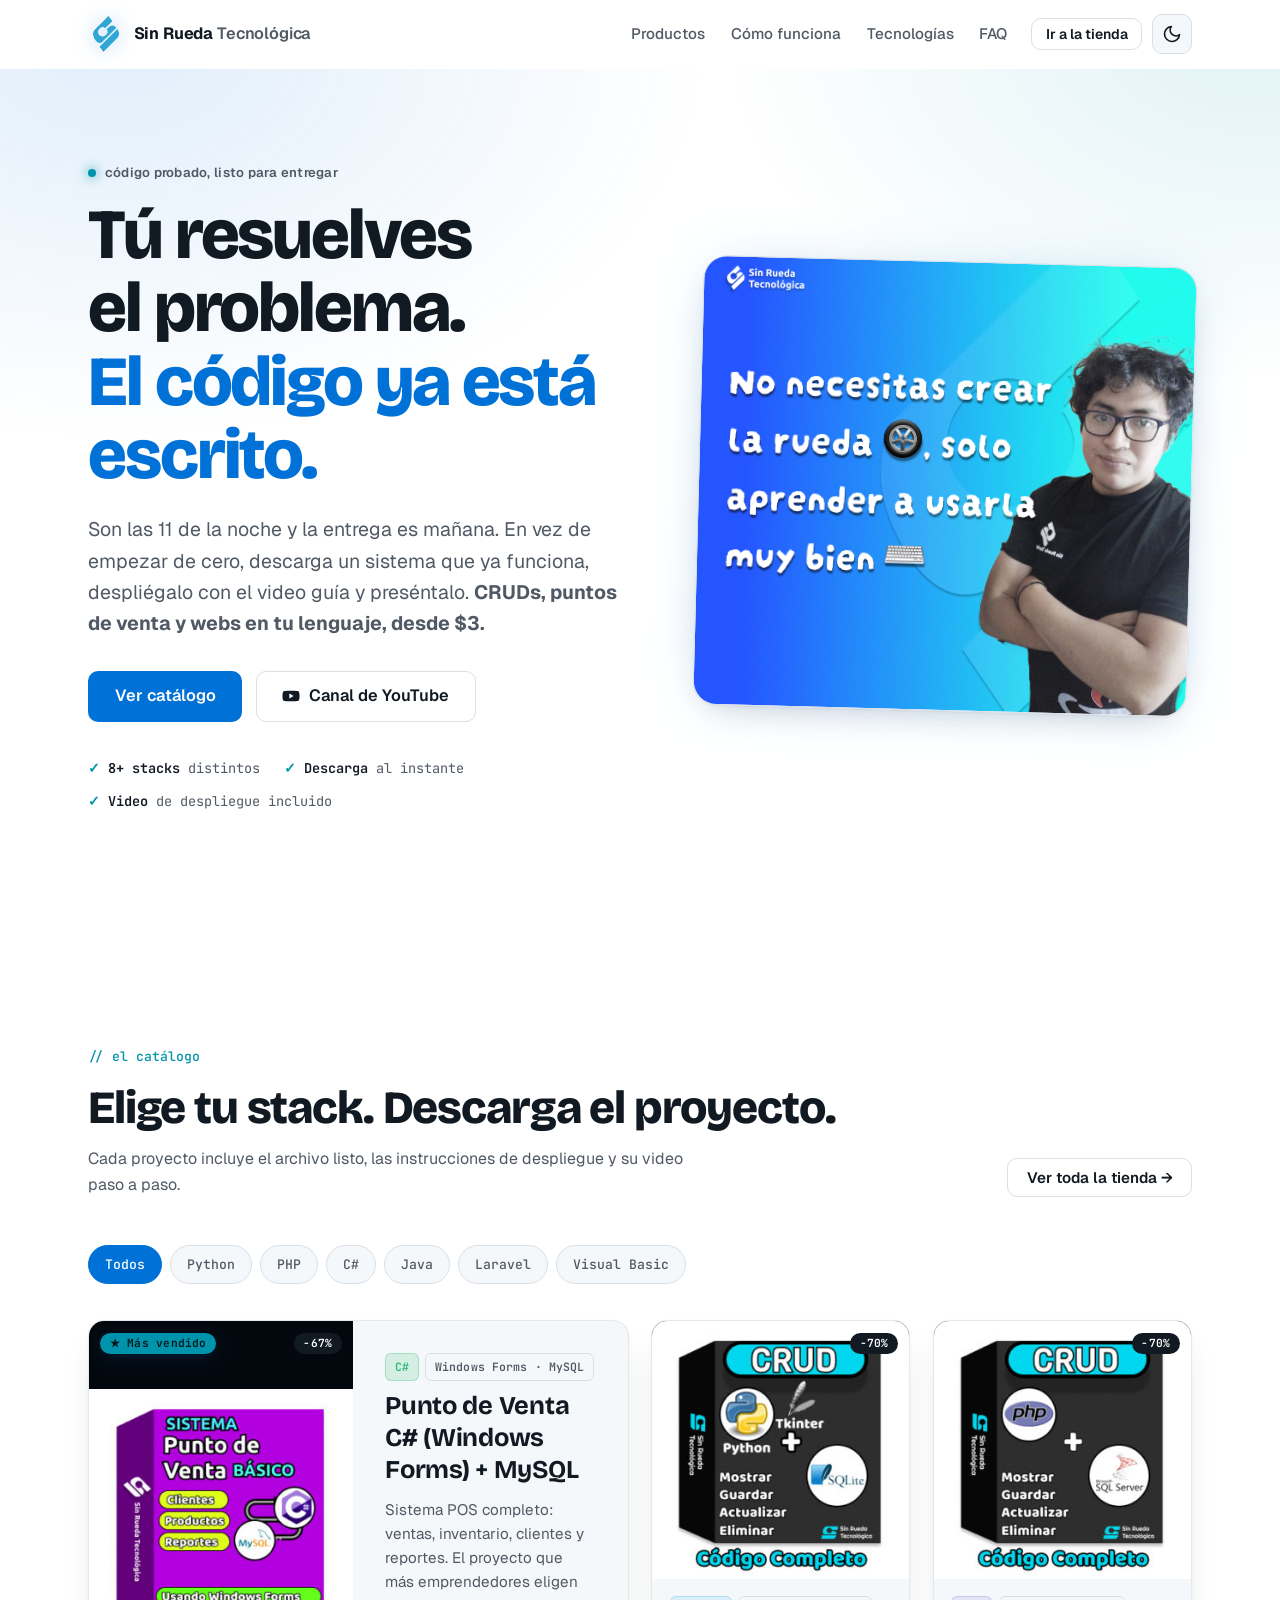
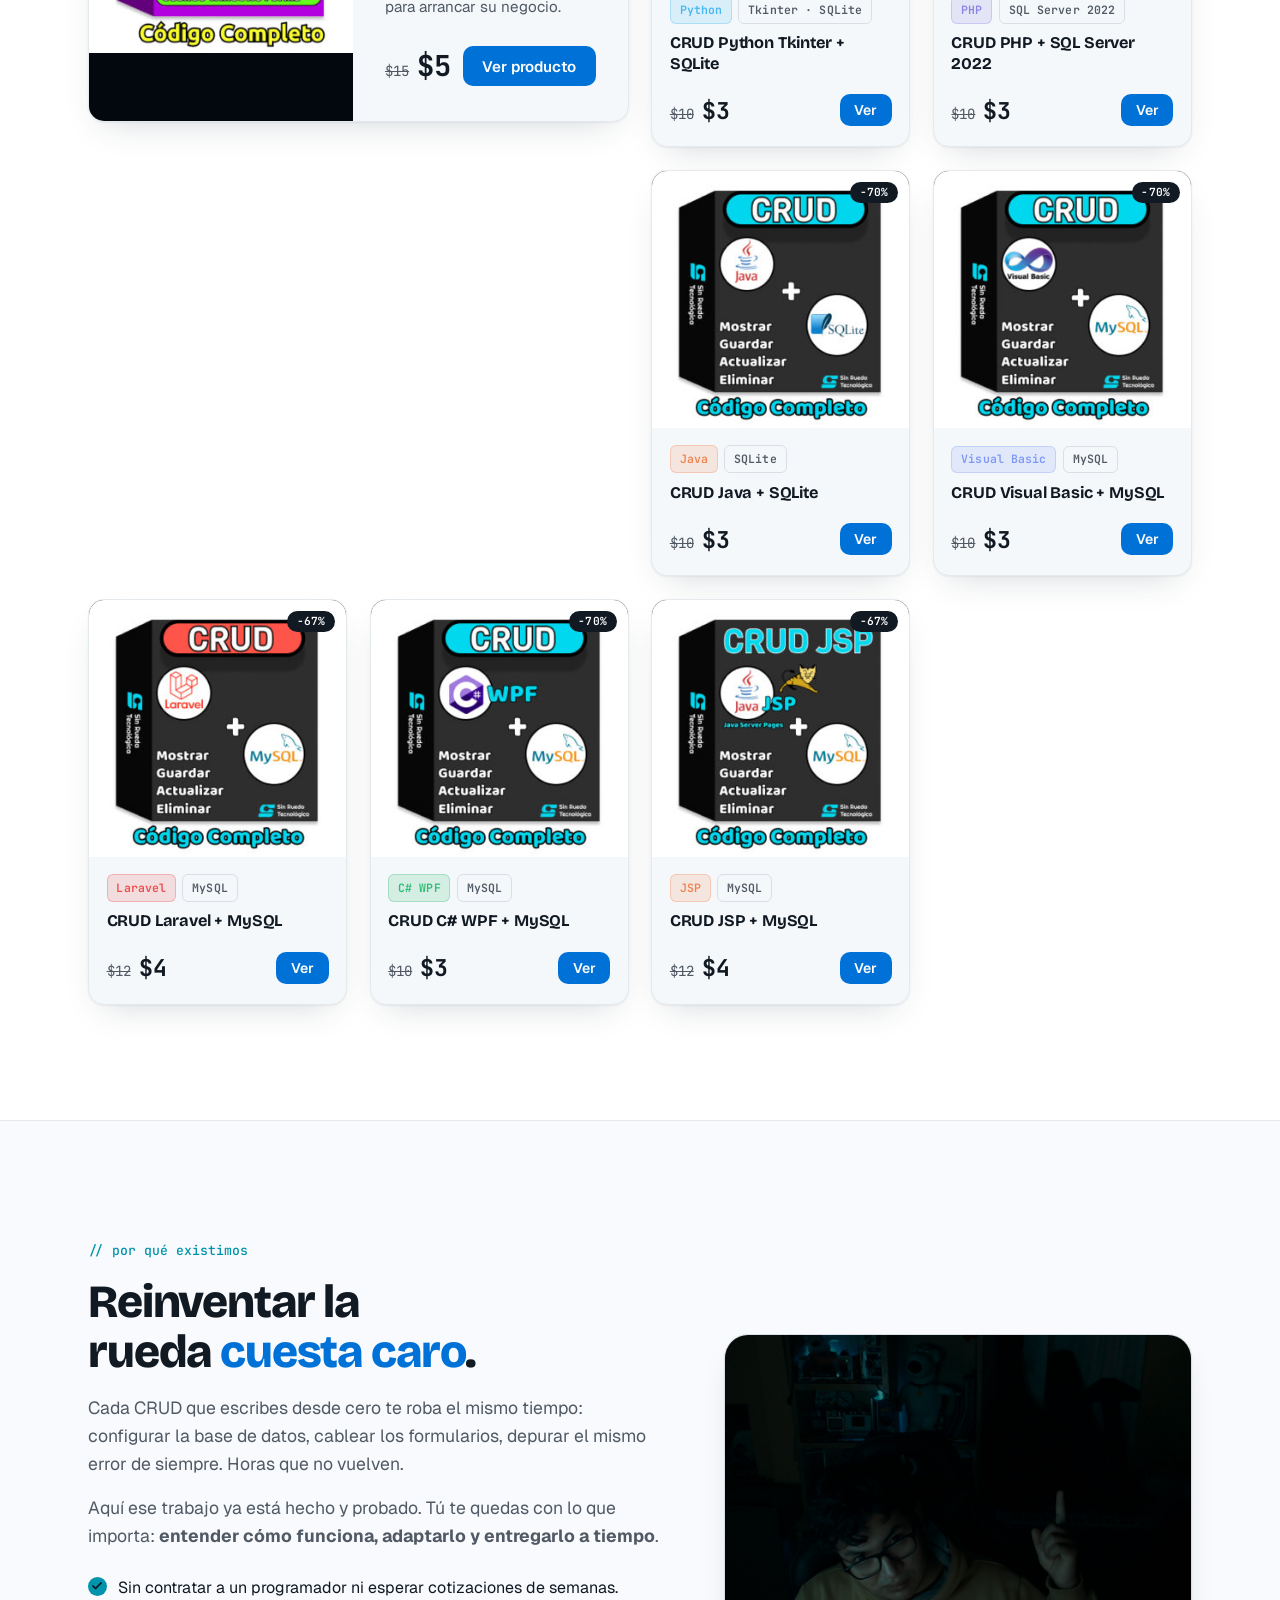
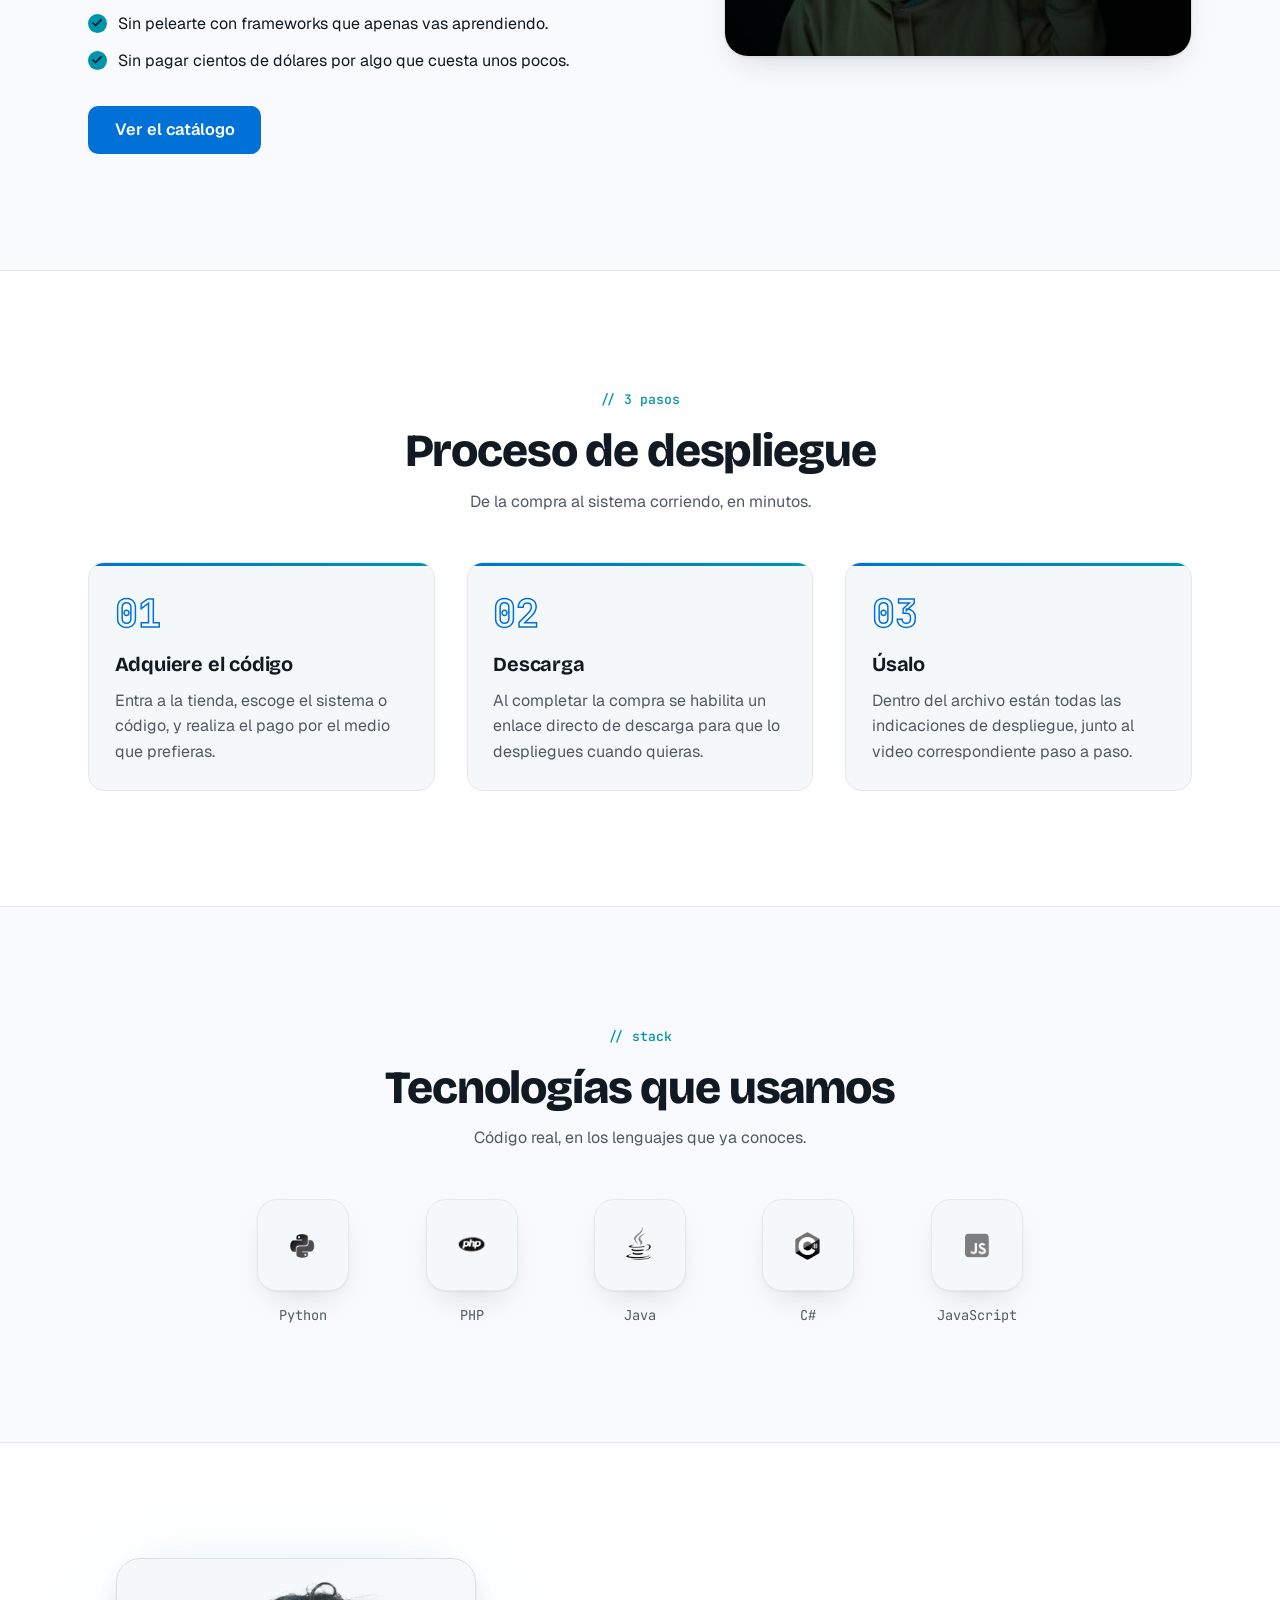
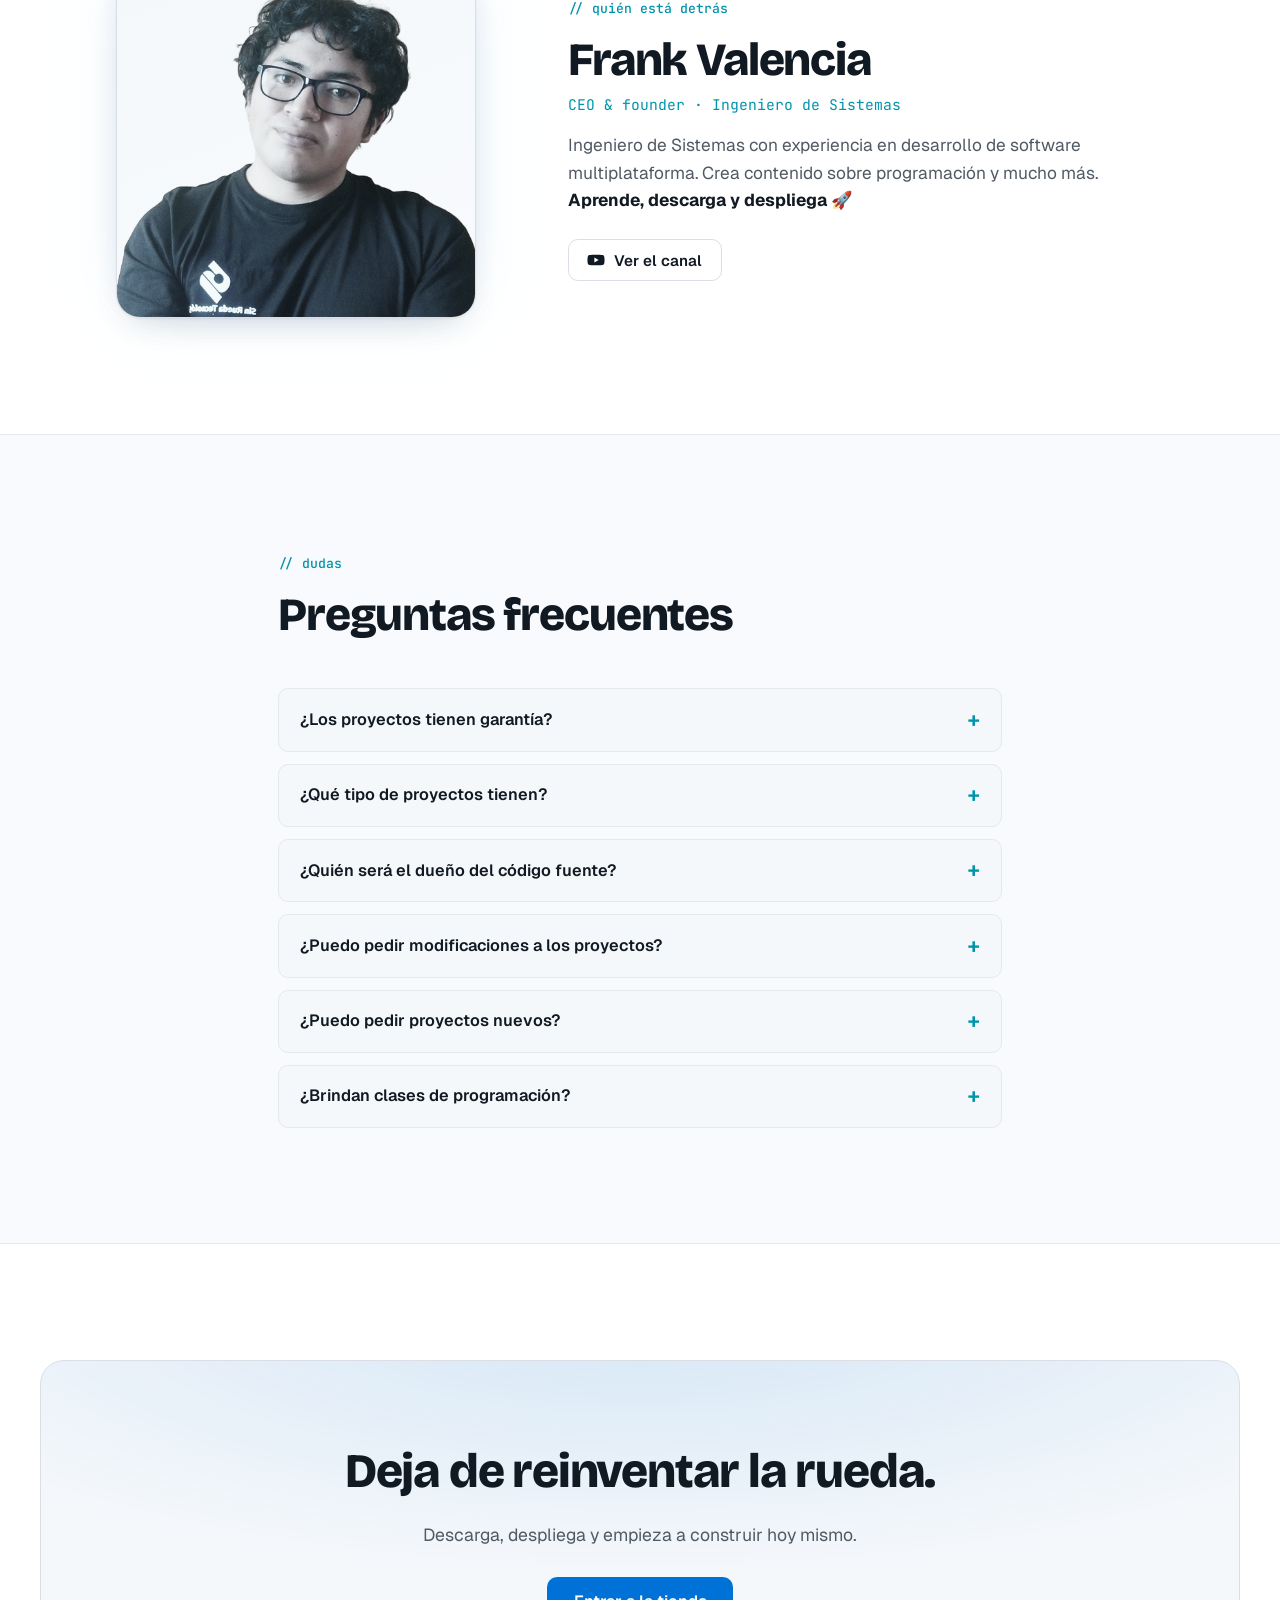
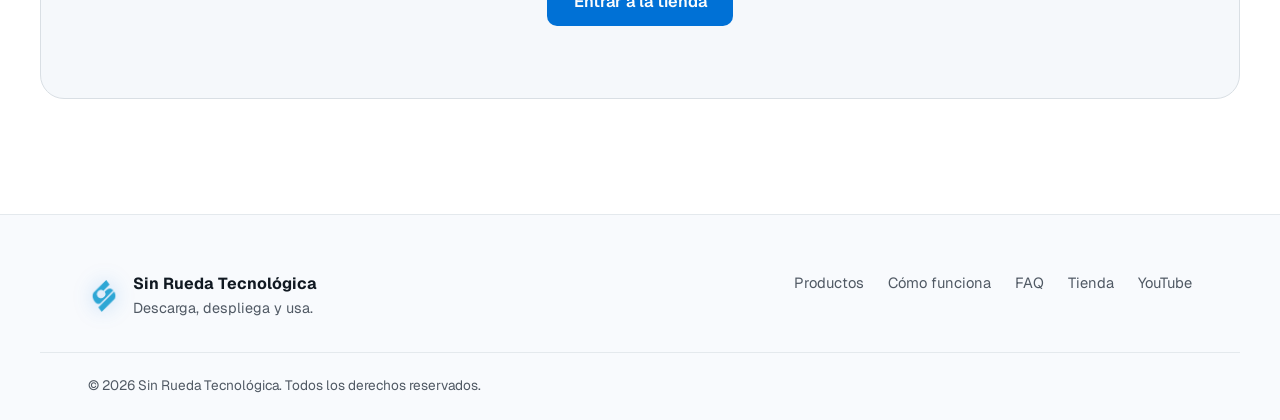
==== commit eb716485: "Mejora storytelling y rediseño de la sección de productos Storytelling: - Hero con escenario concret" ====
--- a/index.html
+++ b/index.html
@@ -82,11 +82,12 @@
       <div class="hero__glow" aria-hidden="true"></div>
       <div class="container hero__inner">
         <div class="hero__copy">
-          <p class="kicker"><span class="kicker__dot"></span>código listo para producción</p>
-          <h1 class="hero__title">No reinventes la rueda.<br /><span class="grad">Solo apréndela a usar.</span></h1>
+          <p class="kicker"><span class="kicker__dot"></span>código probado, listo para entregar</p>
+          <h1 class="hero__title">Tú resuelves el problema.<br /><span class="grad">El código ya está escrito.</span></h1>
           <p class="hero__lede">
-            Sistemas de información, webs y código fuente listos para descargar, desplegar y usar.
-            Sin programar desde cero, sin soluciones complejas ni caras.
+            Son las 11 de la noche y la entrega es mañana. En vez de empezar de cero,
+            descarga un sistema que ya funciona, despliégalo con el video guía y preséntalo.
+            <strong>CRUDs, puntos de venta y webs en tu lenguaje, desde&nbsp;$3.</strong>
           </p>
           <div class="hero__cta">
             <a class="btn btn--primary btn--lg" href="#productos">Ver catálogo</a>
@@ -96,9 +97,9 @@
             </a>
           </div>
           <ul class="hero__proof" aria-label="Qué obtienes">
-            <li><strong>Descarga</strong> inmediata</li>
-            <li><strong>Despliegue</strong> guiado en video</li>
-            <li><strong>Desde&nbsp;$3</strong> por proyecto</li>
+            <li><strong>8+ stacks</strong> distintos</li>
+            <li><strong>Descarga</strong> al instante</li>
+            <li><strong>Video</strong> de despliegue incluido</li>
           </ul>
         </div>
 
@@ -115,118 +116,150 @@
       <div class="container">
         <header class="section__head">
           <div>
-            <p class="kicker kicker--mono">// catálogo</p>
-            <h2 class="section__title">Productos más vendidos</h2>
-            <p class="section__sub">Descarga, despliega y usa. Cada proyecto incluye instrucciones y video de despliegue.</p>
+            <p class="kicker kicker--mono">// el catálogo</p>
+            <h2 class="section__title">Elige tu stack. Descarga el proyecto.</h2>
+            <p class="section__sub">Cada proyecto incluye el archivo listo, las instrucciones de despliegue y su video paso a paso.</p>
           </div>
           <a class="btn btn--ghost" href="https://sinruedatecnologica.com/shop/" target="_blank" rel="noopener">Ver toda la tienda →</a>
         </header>
 
+        <!-- Filtros por lenguaje -->
+        <div class="filters" role="group" aria-label="Filtrar por lenguaje">
+          <button class="chip is-active" type="button" data-filter="all" aria-pressed="true">Todos</button>
+          <button class="chip" type="button" data-filter="python" aria-pressed="false">Python</button>
+          <button class="chip" type="button" data-filter="php" aria-pressed="false">PHP</button>
+          <button class="chip" type="button" data-filter="csharp" aria-pressed="false">C#</button>
+          <button class="chip" type="button" data-filter="java" aria-pressed="false">Java</button>
+          <button class="chip" type="button" data-filter="laravel" aria-pressed="false">Laravel</button>
+          <button class="chip" type="button" data-filter="vb" aria-pressed="false">Visual Basic</button>
+        </div>
+
         <div class="grid products" id="product-grid">
-          <!-- cards injected by app.js from data, but rendered statically for no-JS / SEO -->
-          <article class="card">
+
+          <!-- FEATURED: más vendido -->
+          <article class="card card--feature" data-lang="csharp">
+            <a class="card__media" href="https://sinruedatecnologica.com/producto/punto-de-venta-c-windows-forms-mysql/" target="_blank" rel="noopener">
+              <span class="badge badge--top">★ Más vendido</span>
+              <span class="badge badge--off">−67%</span>
+              <img src="assets/products/pos-csharp.jpg" alt="Portada del punto de venta en C# Windows Forms con MySQL" loading="lazy" width="300" height="300" />
+            </a>
+            <div class="card__body">
+              <div class="card__tags"><span class="tag" data-lang-chip="csharp">C#</span><span class="tag tag--db">Windows Forms · MySQL</span></div>
+              <h3 class="card__title">Punto de Venta C# (Windows Forms) + MySQL</h3>
+              <p class="card__desc">Sistema POS completo: ventas, inventario, clientes y reportes. El proyecto que más emprendedores eligen para arrancar su negocio.</p>
+              <div class="card__foot">
+                <div class="price"><span class="price__old">$15</span><span class="price__now">$5</span></div>
+                <a class="btn btn--primary" href="https://sinruedatecnologica.com/producto/punto-de-venta-c-windows-forms-mysql/" target="_blank" rel="noopener">Ver producto</a>
+              </div>
+            </div>
+          </article>
+
+          <article class="card" data-lang="python">
             <a class="card__media" href="https://sinruedatecnologica.com/producto/crud-python-tkinter-sqlite/" target="_blank" rel="noopener">
-              <span class="badge badge--sale">Oferta</span>
+              <span class="badge badge--off">−70%</span>
               <img src="assets/products/python.jpg" alt="Portada del CRUD en Python Tkinter con SQLite" loading="lazy" width="300" height="300" />
             </a>
             <div class="card__body">
-              <span class="tag">Python · SQLite</span>
+              <div class="card__tags"><span class="tag" data-lang-chip="python">Python</span><span class="tag tag--db">Tkinter · SQLite</span></div>
               <h3 class="card__title">CRUD Python Tkinter + SQLite</h3>
-              <div class="price"><span class="price__old">$10</span><span class="price__now">$3</span></div>
-              <a class="btn btn--primary btn--block" href="https://sinruedatecnologica.com/producto/crud-python-tkinter-sqlite/" target="_blank" rel="noopener">Ver producto</a>
-            </div>
-          </article>
-
-          <article class="card">
+              <div class="card__foot">
+                <div class="price"><span class="price__old">$10</span><span class="price__now">$3</span></div>
+                <a class="btn btn--primary btn--sm" href="https://sinruedatecnologica.com/producto/crud-python-tkinter-sqlite/" target="_blank" rel="noopener">Ver</a>
+              </div>
+            </div>
+          </article>
+
+          <article class="card" data-lang="php">
             <a class="card__media" href="https://sinruedatecnologica.com/producto/crud-php-sql-server-2022/" target="_blank" rel="noopener">
-              <span class="badge badge--sale">Oferta</span>
+              <span class="badge badge--off">−70%</span>
               <img src="assets/products/php.jpg" alt="Portada del CRUD en PHP con SQL Server 2022" loading="lazy" width="300" height="300" />
             </a>
             <div class="card__body">
-              <span class="tag">PHP · SQL Server</span>
+              <div class="card__tags"><span class="tag" data-lang-chip="php">PHP</span><span class="tag tag--db">SQL Server 2022</span></div>
               <h3 class="card__title">CRUD PHP + SQL Server 2022</h3>
-              <div class="price"><span class="price__old">$10</span><span class="price__now">$3</span></div>
-              <a class="btn btn--primary btn--block" href="https://sinruedatecnologica.com/producto/crud-php-sql-server-2022/" target="_blank" rel="noopener">Ver producto</a>
-            </div>
-          </article>
-
-          <article class="card">
-            <a class="card__media" href="https://sinruedatecnologica.com/producto/punto-de-venta-c-windows-forms-mysql/" target="_blank" rel="noopener">
-              <span class="badge badge--sale">Oferta</span>
-              <img src="assets/products/pos-csharp.jpg" alt="Portada del punto de venta en C# Windows Forms con MySQL" loading="lazy" width="300" height="300" />
-            </a>
-            <div class="card__body">
-              <span class="tag">C# · MySQL</span>
-              <h3 class="card__title">Punto de Venta C# (Windows Forms) + MySQL</h3>
-              <div class="price"><span class="price__old">$15</span><span class="price__now">$5</span></div>
-              <a class="btn btn--primary btn--block" href="https://sinruedatecnologica.com/producto/punto-de-venta-c-windows-forms-mysql/" target="_blank" rel="noopener">Ver producto</a>
-            </div>
-          </article>
-
-          <article class="card">
+              <div class="card__foot">
+                <div class="price"><span class="price__old">$10</span><span class="price__now">$3</span></div>
+                <a class="btn btn--primary btn--sm" href="https://sinruedatecnologica.com/producto/crud-php-sql-server-2022/" target="_blank" rel="noopener">Ver</a>
+              </div>
+            </div>
+          </article>
+
+          <article class="card" data-lang="java">
             <a class="card__media" href="https://sinruedatecnologica.com/producto/crud-java-sqlite/" target="_blank" rel="noopener">
-              <span class="badge badge--sale">Oferta</span>
+              <span class="badge badge--off">−70%</span>
               <img src="assets/products/java.jpg" alt="Portada del CRUD en Java con SQLite" loading="lazy" width="300" height="300" />
             </a>
             <div class="card__body">
-              <span class="tag">Java · SQLite</span>
+              <div class="card__tags"><span class="tag" data-lang-chip="java">Java</span><span class="tag tag--db">SQLite</span></div>
               <h3 class="card__title">CRUD Java + SQLite</h3>
-              <div class="price"><span class="price__old">$10</span><span class="price__now">$3</span></div>
-              <a class="btn btn--primary btn--block" href="https://sinruedatecnologica.com/producto/crud-java-sqlite/" target="_blank" rel="noopener">Ver producto</a>
-            </div>
-          </article>
-
-          <article class="card">
+              <div class="card__foot">
+                <div class="price"><span class="price__old">$10</span><span class="price__now">$3</span></div>
+                <a class="btn btn--primary btn--sm" href="https://sinruedatecnologica.com/producto/crud-java-sqlite/" target="_blank" rel="noopener">Ver</a>
+              </div>
+            </div>
+          </article>
+
+          <article class="card" data-lang="vb">
             <a class="card__media" href="https://sinruedatecnologica.com/producto/crud-visual-basic-mysql/" target="_blank" rel="noopener">
-              <span class="badge badge--sale">Oferta</span>
+              <span class="badge badge--off">−70%</span>
               <img src="assets/products/vb.jpg" alt="Portada del CRUD en Visual Basic con MySQL" loading="lazy" width="300" height="300" />
             </a>
             <div class="card__body">
-              <span class="tag">Visual Basic · MySQL</span>
+              <div class="card__tags"><span class="tag" data-lang-chip="vb">Visual Basic</span><span class="tag tag--db">MySQL</span></div>
               <h3 class="card__title">CRUD Visual Basic + MySQL</h3>
-              <div class="price"><span class="price__old">$10</span><span class="price__now">$3</span></div>
-              <a class="btn btn--primary btn--block" href="https://sinruedatecnologica.com/producto/crud-visual-basic-mysql/" target="_blank" rel="noopener">Ver producto</a>
-            </div>
-          </article>
-
-          <article class="card">
+              <div class="card__foot">
+                <div class="price"><span class="price__old">$10</span><span class="price__now">$3</span></div>
+                <a class="btn btn--primary btn--sm" href="https://sinruedatecnologica.com/producto/crud-visual-basic-mysql/" target="_blank" rel="noopener">Ver</a>
+              </div>
+            </div>
+          </article>
+
+          <article class="card" data-lang="laravel">
             <a class="card__media" href="https://sinruedatecnologica.com/producto/crud-laravel-mysql/" target="_blank" rel="noopener">
-              <span class="badge badge--sale">Oferta</span>
+              <span class="badge badge--off">−67%</span>
               <img src="assets/products/laravel.jpg" alt="Portada del CRUD en Laravel con MySQL" loading="lazy" width="300" height="300" />
             </a>
             <div class="card__body">
-              <span class="tag">Laravel · MySQL</span>
+              <div class="card__tags"><span class="tag" data-lang-chip="laravel">Laravel</span><span class="tag tag--db">MySQL</span></div>
               <h3 class="card__title">CRUD Laravel + MySQL</h3>
-              <div class="price"><span class="price__old">$12</span><span class="price__now">$4</span></div>
-              <a class="btn btn--primary btn--block" href="https://sinruedatecnologica.com/producto/crud-laravel-mysql/" target="_blank" rel="noopener">Ver producto</a>
-            </div>
-          </article>
-
-          <article class="card">
+              <div class="card__foot">
+                <div class="price"><span class="price__old">$12</span><span class="price__now">$4</span></div>
+                <a class="btn btn--primary btn--sm" href="https://sinruedatecnologica.com/producto/crud-laravel-mysql/" target="_blank" rel="noopener">Ver</a>
+              </div>
+            </div>
+          </article>
+
+          <article class="card" data-lang="csharp">
             <a class="card__media" href="https://sinruedatecnologica.com/producto/crud-c-wpf-mysql/" target="_blank" rel="noopener">
-              <span class="badge badge--sale">Oferta</span>
+              <span class="badge badge--off">−70%</span>
               <img src="assets/products/wpf.jpg" alt="Portada del CRUD en C# WPF con MySQL" loading="lazy" width="300" height="300" />
             </a>
             <div class="card__body">
-              <span class="tag">C# WPF · MySQL</span>
+              <div class="card__tags"><span class="tag" data-lang-chip="csharp">C# WPF</span><span class="tag tag--db">MySQL</span></div>
               <h3 class="card__title">CRUD C# WPF + MySQL</h3>
-              <div class="price"><span class="price__old">$10</span><span class="price__now">$3</span></div>
-              <a class="btn btn--primary btn--block" href="https://sinruedatecnologica.com/producto/crud-c-wpf-mysql/" target="_blank" rel="noopener">Ver producto</a>
-            </div>
-          </article>
-
-          <article class="card">
+              <div class="card__foot">
+                <div class="price"><span class="price__old">$10</span><span class="price__now">$3</span></div>
+                <a class="btn btn--primary btn--sm" href="https://sinruedatecnologica.com/producto/crud-c-wpf-mysql/" target="_blank" rel="noopener">Ver</a>
+              </div>
+            </div>
+          </article>
+
+          <article class="card" data-lang="java">
             <a class="card__media" href="https://sinruedatecnologica.com/producto/crud-jsp-mysql/" target="_blank" rel="noopener">
-              <span class="badge badge--sale">Oferta</span>
+              <span class="badge badge--off">−67%</span>
               <img src="assets/products/jsp.jpg" alt="Portada del CRUD en JSP con MySQL" loading="lazy" width="300" height="300" />
             </a>
             <div class="card__body">
-              <span class="tag">JSP · MySQL</span>
+              <div class="card__tags"><span class="tag" data-lang-chip="java">JSP</span><span class="tag tag--db">MySQL</span></div>
               <h3 class="card__title">CRUD JSP + MySQL</h3>
-              <div class="price"><span class="price__old">$12</span><span class="price__now">$4</span></div>
-              <a class="btn btn--primary btn--block" href="https://sinruedatecnologica.com/producto/crud-jsp-mysql/" target="_blank" rel="noopener">Ver producto</a>
-            </div>
-          </article>
+              <div class="card__foot">
+                <div class="price"><span class="price__old">$12</span><span class="price__now">$4</span></div>
+                <a class="btn btn--primary btn--sm" href="https://sinruedatecnologica.com/producto/crud-jsp-mysql/" target="_blank" rel="noopener">Ver</a>
+              </div>
+            </div>
+          </article>
+
+          <p class="products__empty" hidden>No hay proyectos en ese lenguaje todavía. <a href="https://sinruedatecnologica.com/shop/" target="_blank" rel="noopener">Pídelo aquí →</a></p>
         </div>
       </div>
     </section>
@@ -235,16 +268,25 @@
     <section class="section section--band why">
       <div class="container why__inner">
         <div class="why__copy">
-          <p class="kicker kicker--mono">// por qué</p>
-          <h2 class="section__title">¿Necesitas un sistema <span class="grad">ya</span>?</h2>
+          <p class="kicker kicker--mono">// por qué existimos</p>
+          <h2 class="section__title">Reinventar la rueda <span class="grad">cuesta caro</span>.</h2>
           <p class="why__lede">
-            La respuesta es sencilla. No necesitas programarlo ni buscar soluciones complejas y nada baratas.
-            Solo <strong>adquiere, descarga y despliega</strong>. Así de simple.
+            Cada CRUD que escribes desde cero te roba el mismo tiempo: configurar la base de datos,
+            cablear los formularios, depurar el mismo error de siempre. Horas que no vuelven.
           </p>
-          <a class="btn btn--primary btn--lg" href="#productos">Ver catálogo</a>
+          <p class="why__lede">
+            Aquí ese trabajo ya está hecho y probado. Tú te quedas con lo que importa:
+            <strong>entender cómo funciona, adaptarlo y entregarlo a tiempo</strong>.
+          </p>
+          <ul class="why__list">
+            <li>Sin contratar a un programador ni esperar cotizaciones de semanas.</li>
+            <li>Sin pelearte con frameworks que apenas vas aprendiendo.</li>
+            <li>Sin pagar cientos de dólares por algo que cuesta unos pocos.</li>
+          </ul>
+          <a class="btn btn--primary btn--lg" href="#productos">Ver el catálogo</a>
         </div>
         <figure class="why__art">
-          <img src="assets/seccion1.jpg" alt="Espacio de trabajo de desarrollo de software" loading="lazy" />
+          <img src="assets/seccion1.jpg" alt="Espacio de trabajo de desarrollo de software de madrugada" loading="lazy" />
         </figure>
       </div>
     </section>
--- a/styles.css
+++ b/styles.css
@@ -256,36 +256,91 @@
 .section__sub { margin-top: 0.75rem; color: var(--muted); max-width: 56ch; text-wrap: pretty; }
 .section__head--center .section__sub { margin-inline: auto; }
 
+/* ---------- Filters ---------- */
+.filters { display: flex; flex-wrap: wrap; gap: 0.5rem; margin-bottom: clamp(1.5rem, 3vw, 2.25rem); }
+.chip {
+  font-family: var(--font-mono); font-size: 0.82rem; font-weight: 500;
+  padding: 0.5rem 1rem; border-radius: 999px;
+  background: var(--surface); border: 1px solid var(--border); color: var(--muted);
+  transition: color var(--t-fast), border-color var(--t-fast), background var(--t-fast), transform var(--t-fast);
+}
+.chip:hover { color: var(--ink); border-color: var(--primary); transform: translateY(-1px); }
+.chip.is-active { background: var(--primary); border-color: var(--primary); color: var(--on-primary); }
+
 /* ---------- Products ---------- */
-.grid.products { display: grid; grid-template-columns: repeat(auto-fit, minmax(248px, 1fr)); gap: clamp(1rem, 2vw, 1.5rem); }
+.grid.products { display: grid; grid-template-columns: repeat(auto-fill, minmax(240px, 1fr)); gap: clamp(1rem, 2vw, 1.4rem); align-items: start; }
 .card {
   display: flex; flex-direction: column;
   background: var(--surface); border: 1px solid var(--border-soft);
   border-radius: var(--radius); overflow: hidden;
   box-shadow: var(--card-shadow);
-  transition: transform var(--t-med) var(--ease-out), border-color var(--t-fast), box-shadow var(--t-med);
+  transition: transform var(--t-med) var(--ease-out), border-color var(--t-fast), box-shadow var(--t-med), opacity var(--t-med);
 }
 .card:hover { transform: translateY(-6px); border-color: var(--primary); box-shadow: var(--card-shadow), 0 0 0 1px var(--primary), 0 20px 40px -18px var(--glow); }
+.card.is-hidden { display: none; }
+
+/* Featured card — spans two columns / two rows on wide screens, horizontal split */
+.card--feature { grid-column: span 2; grid-row: span 2; }
+.card--feature .card__media { aspect-ratio: 16 / 11; }
+.card--feature .card__title { font-size: clamp(1.2rem, 2vw, 1.6rem); }
+@media (min-width: 921px) {
+  .card--feature { display: grid; grid-template-columns: 1.1fr 1fr; }
+  .card--feature .card__media { aspect-ratio: auto; height: 100%; min-height: 260px; }
+  .card--feature .card__body { justify-content: center; padding: clamp(1.25rem, 2.5vw, 2rem); }
+}
+
 .card__media { position: relative; display: block; aspect-ratio: 1 / 1; background: oklch(0.13 0.02 250); overflow: hidden; }
 .card__media img { width: 100%; height: 100%; object-fit: contain; transition: transform var(--t-med) var(--ease-out); }
 .card:hover .card__media img { transform: scale(1.04); }
+
 .badge {
-  position: absolute; top: 0.7rem; left: 0.7rem; z-index: 2;
-  font-family: var(--font-mono); font-size: 0.7rem; font-weight: 600; letter-spacing: 0.03em;
-  padding: 0.3rem 0.55rem; border-radius: 999px;
-}
-.badge--sale { background: var(--accent); color: oklch(0.18 0.03 220); }
-.card__body { display: flex; flex-direction: column; gap: 0.55rem; padding: 1.1rem; flex: 1; }
-.tag { font-family: var(--font-mono); font-size: 0.74rem; color: var(--accent); letter-spacing: 0.01em; }
+  position: absolute; z-index: 2;
+  font-family: var(--font-mono); font-size: 0.7rem; font-weight: 600; letter-spacing: 0.02em;
+  padding: 0.32rem 0.6rem; border-radius: 999px; line-height: 1;
+}
+.badge--off { top: 0.7rem; right: 0.7rem; background: var(--ink); color: var(--bg); }
+.badge--top { top: 0.7rem; left: 0.7rem; background: var(--accent); color: oklch(0.18 0.03 220); box-shadow: 0 4px 14px -4px var(--glow); }
+
+.card__body { display: flex; flex-direction: column; gap: 0.6rem; padding: 1.1rem; flex: 1; }
+.card__tags { display: flex; flex-wrap: wrap; gap: 0.4rem; align-items: center; }
+.tag {
+  font-family: var(--font-mono); font-size: 0.72rem; font-weight: 600; letter-spacing: 0.01em;
+  padding: 0.22rem 0.55rem; border-radius: 6px;
+  background: color-mix(in oklab, var(--lang, var(--accent)) 16%, transparent);
+  color: var(--lang, var(--accent));
+  border: 1px solid color-mix(in oklab, var(--lang, var(--accent)) 30%, transparent);
+}
+.tag--db { background: transparent; border-color: var(--border); color: var(--muted); }
+/* Language accent colors (OKLCH, brand-adjacent but distinct per stack) */
+[data-lang-chip="python"]  { --lang: oklch(0.74 0.13 235); }
+[data-lang-chip="php"]      { --lang: oklch(0.66 0.14 285); }
+[data-lang-chip="csharp"]   { --lang: oklch(0.70 0.16 155); }
+[data-lang-chip="java"]     { --lang: oklch(0.72 0.15 45); }
+[data-lang-chip="laravel"]  { --lang: oklch(0.64 0.20 25); }
+[data-lang-chip="vb"]       { --lang: oklch(0.70 0.14 270); }
+
 .card__title { font-size: 1.02rem; font-weight: 700; line-height: 1.25; letter-spacing: -0.01em; }
-.price { display: flex; align-items: baseline; gap: 0.6rem; margin-top: auto; padding-top: 0.4rem; font-family: var(--font-mono); }
-.price__old { color: var(--muted); text-decoration: line-through; font-size: 0.9rem; }
-.price__now { color: var(--ink); font-size: 1.5rem; font-weight: 700; }
-.card .btn { margin-top: 0.4rem; }
+.card__desc { color: var(--muted); font-size: 0.95rem; text-wrap: pretty; margin: 0.1rem 0 0.4rem; }
+.card__foot { display: flex; align-items: center; justify-content: space-between; gap: 0.75rem; margin-top: auto; padding-top: 0.5rem; }
+.price { display: flex; align-items: baseline; gap: 0.5rem; font-family: var(--font-mono); }
+.price__old { color: var(--muted); text-decoration: line-through; font-size: 0.88rem; }
+.price__now { color: var(--ink); font-size: 1.45rem; font-weight: 700; }
+.card--feature .price__now { font-size: 1.8rem; }
+.card .btn { flex-shrink: 0; }
+
+.products__empty { grid-column: 1 / -1; text-align: center; color: var(--muted); padding: 2rem 0; }
+.products__empty a { color: var(--primary); font-weight: 600; }
 
 /* ---------- Why band ---------- */
 .why__inner { display: grid; grid-template-columns: 1.1fr 0.9fr; gap: clamp(2rem, 5vw, 4rem); align-items: center; }
-.why__lede { margin: 1rem 0 1.75rem; font-size: 1.1rem; color: var(--muted); max-width: 52ch; text-wrap: pretty; }
+.why__lede { margin: 1rem 0; font-size: 1.1rem; color: var(--muted); max-width: 54ch; text-wrap: pretty; }
+.why__list { list-style: none; padding: 0; margin: 1.5rem 0 2rem; display: flex; flex-direction: column; gap: 0.7rem; max-width: 54ch; }
+.why__list li { position: relative; padding-left: 1.9rem; color: var(--ink); font-size: 1rem; text-wrap: pretty; }
+.why__list li::before {
+  content: ""; position: absolute; left: 0; top: 0.15em;
+  width: 1.2rem; height: 1.2rem; border-radius: 50%;
+  background: var(--accent) url("data:image/svg+xml,%3Csvg xmlns='http://www.w3.org/2000/svg' viewBox='0 0 24 24' fill='none' stroke='%230b1320' stroke-width='3.5' stroke-linecap='round' stroke-linejoin='round'%3E%3Cpath d='M20 6 9 17l-5-5'/%3E%3C/svg%3E") center / 0.78rem no-repeat;
+}
 .why__art { border-radius: var(--radius-lg); overflow: hidden; border: 1px solid var(--border); box-shadow: var(--card-shadow); }
 .why__art img { width: 100%; aspect-ratio: 16 / 11; object-fit: cover; }
 
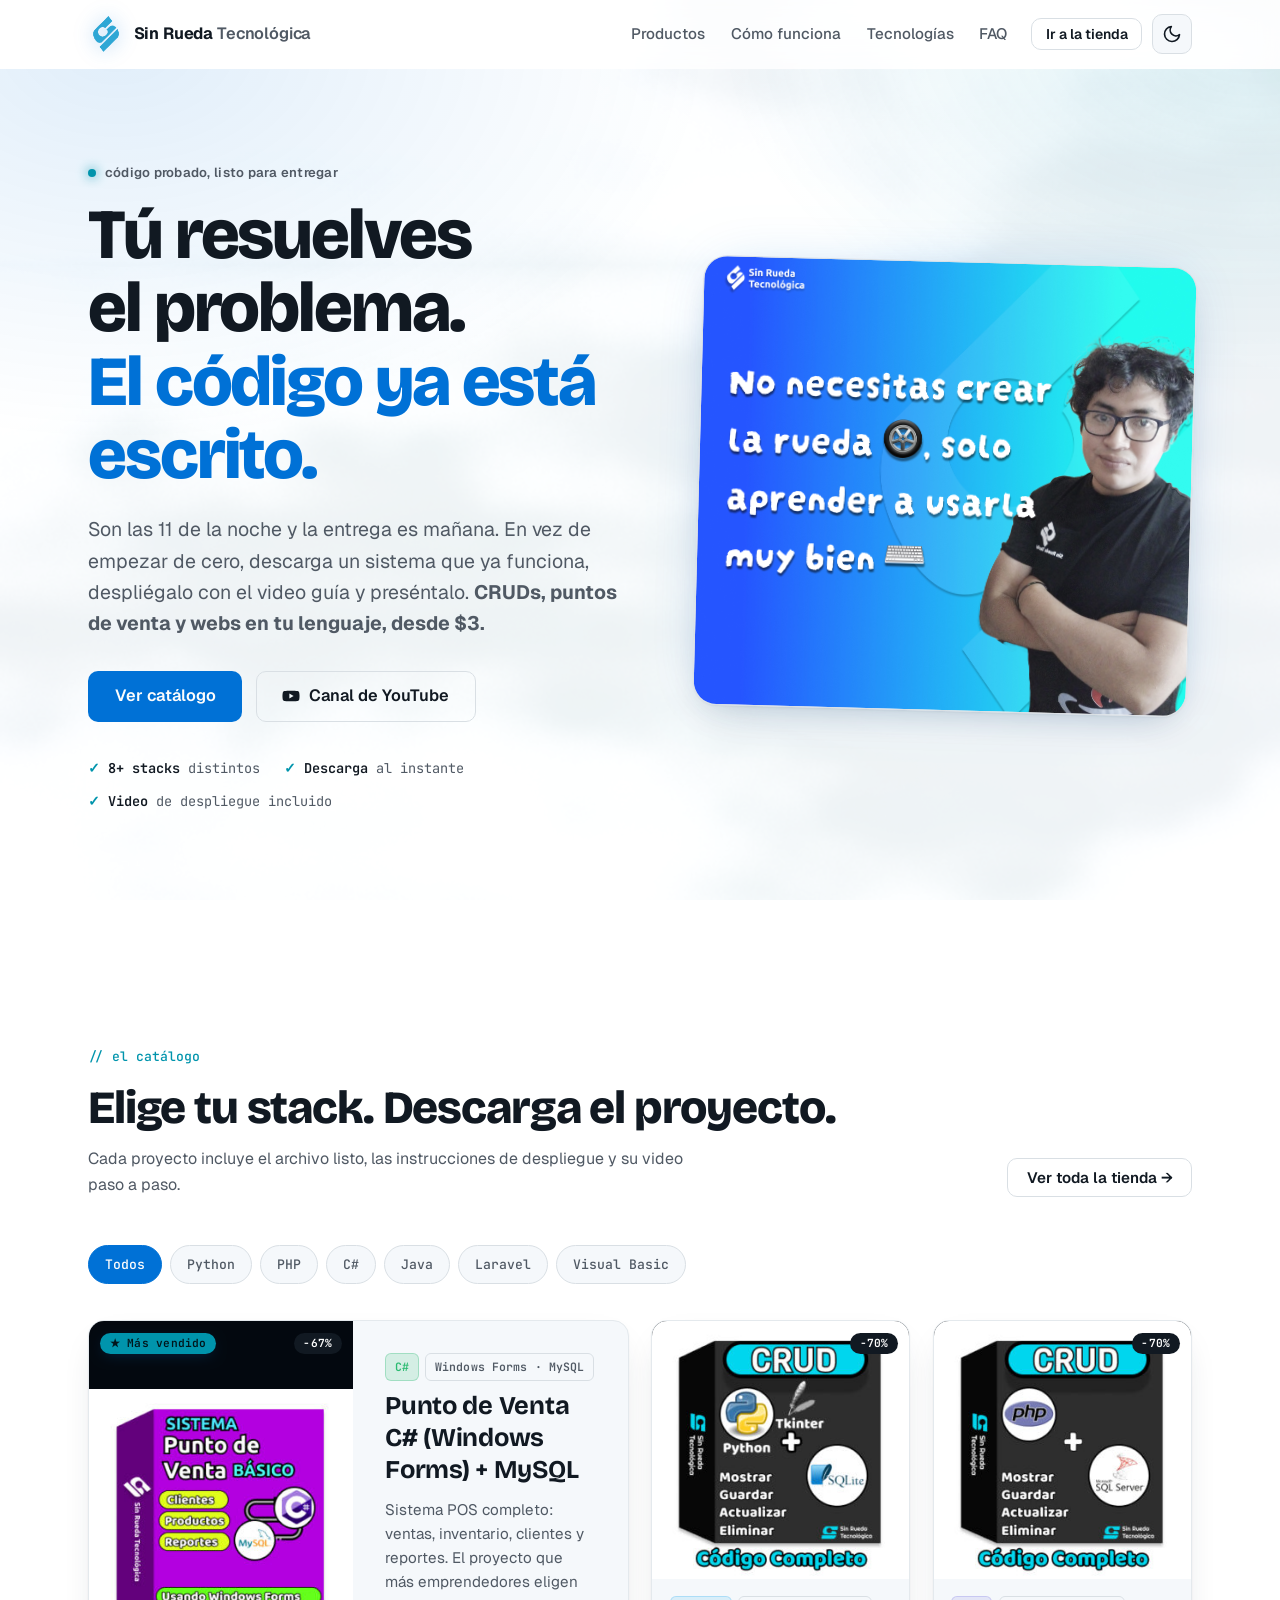
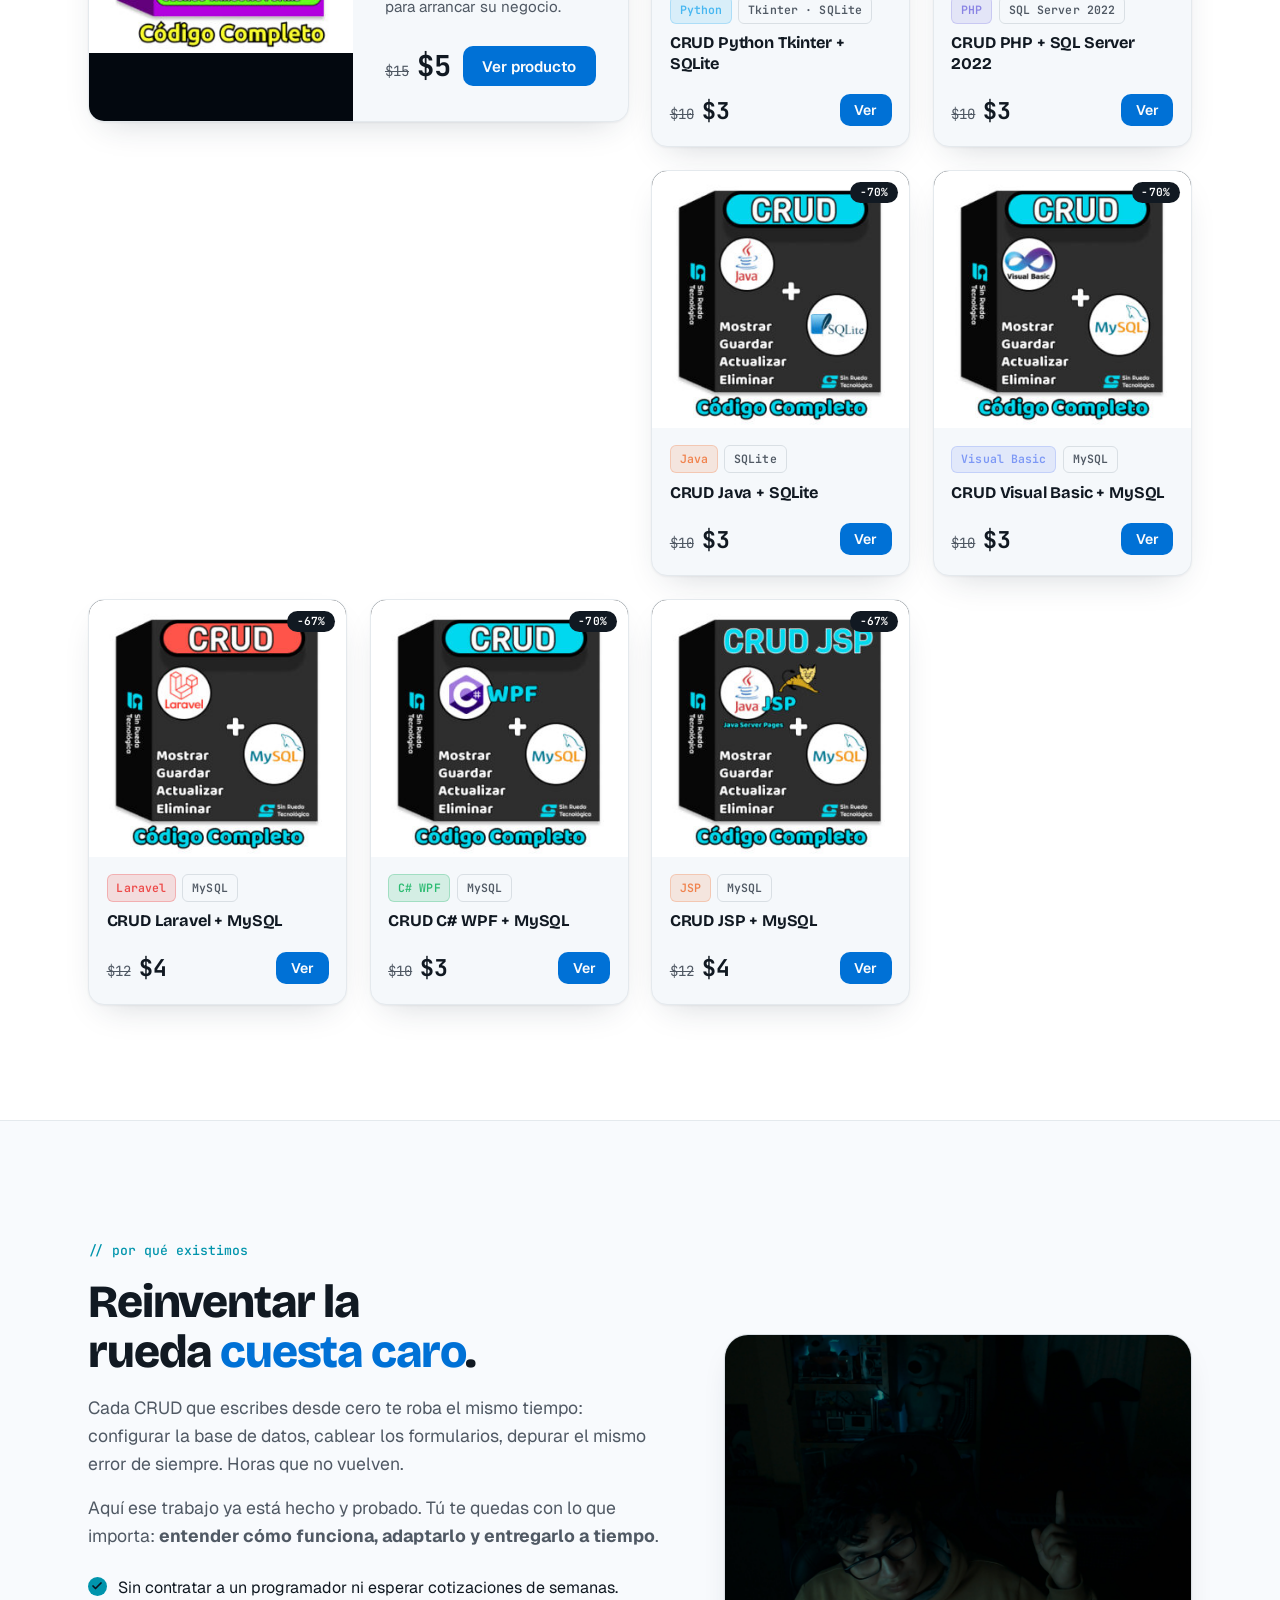
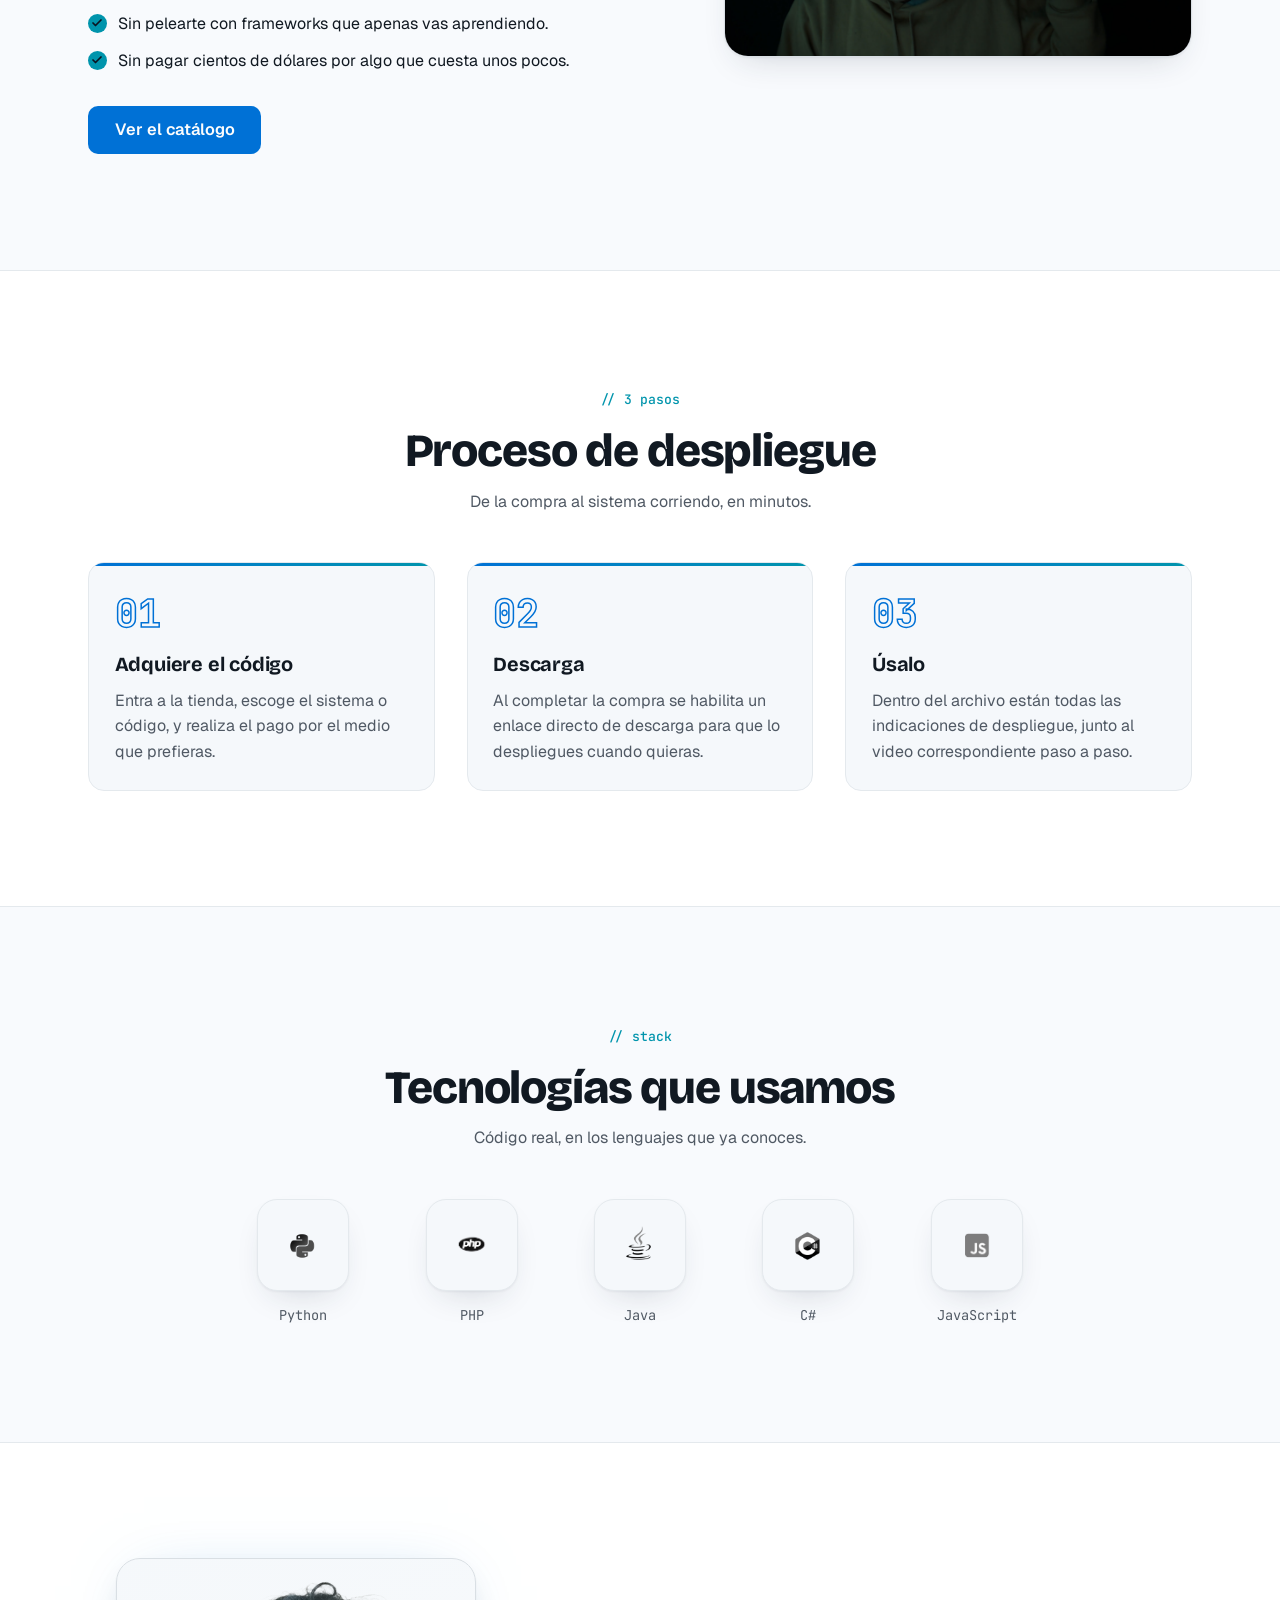
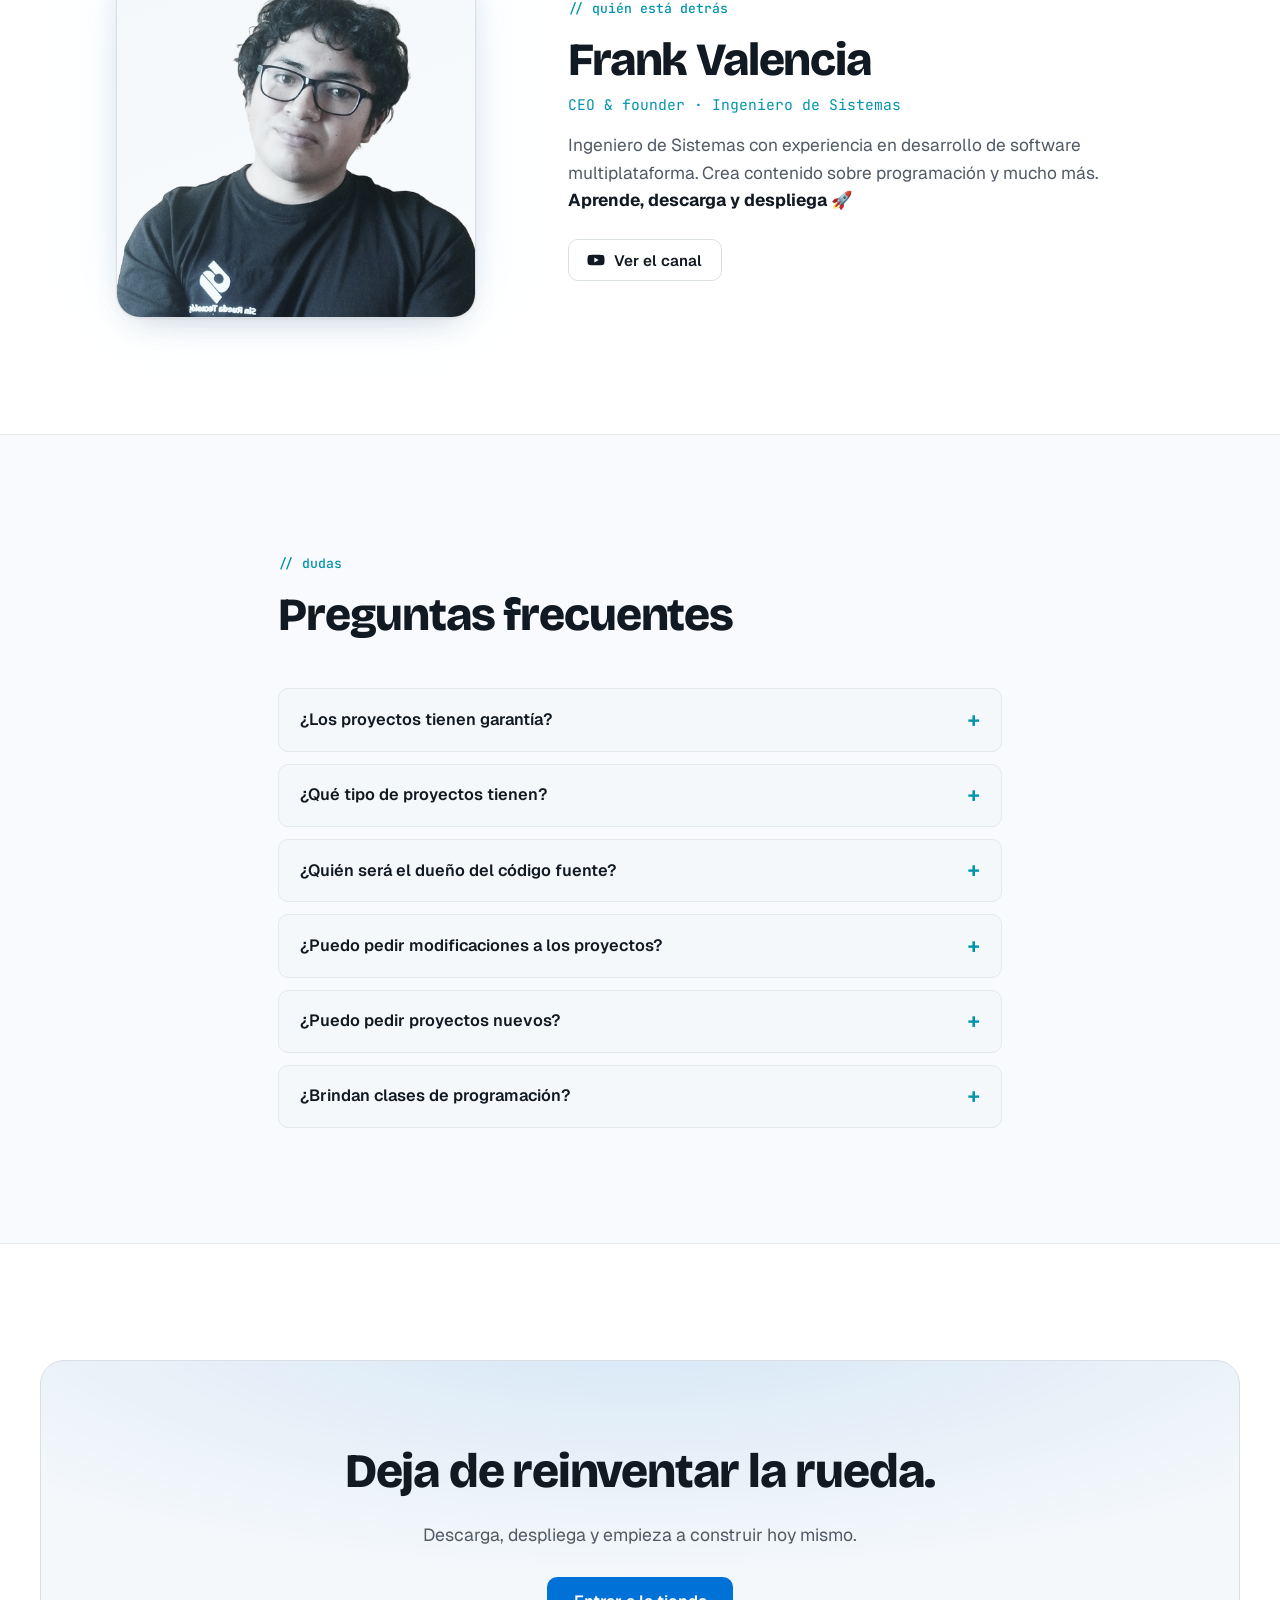
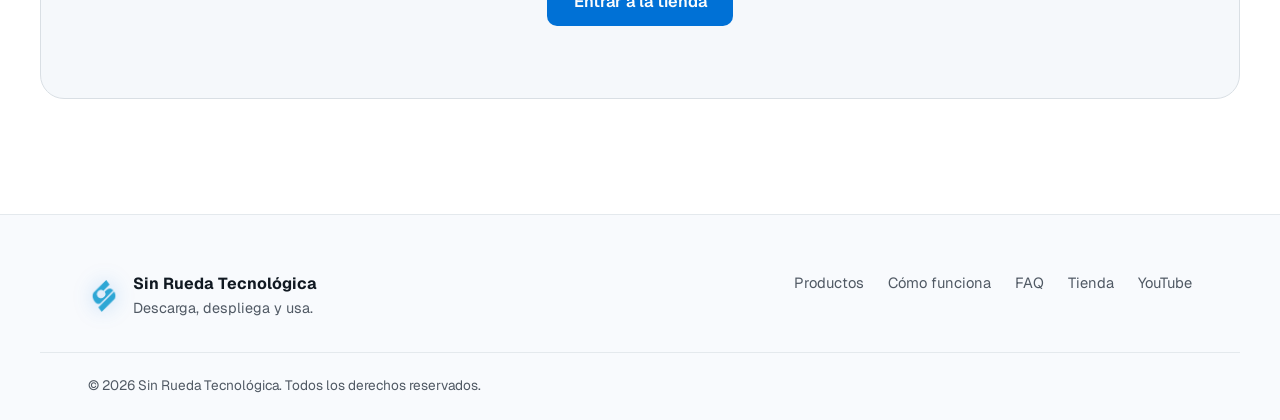
==== commit 598a3033: "Agrega shader WebGL de fondo global (Hologram Glitch adaptado) - Fondo holográfico azul→cyan de marc" ====
--- a/index.html
+++ b/index.html
@@ -36,6 +36,10 @@
 </head>
 <body>
   <a class="skip-link" href="#productos">Saltar al contenido</a>
+
+  <!-- Fondo global: shader WebGL (Hologram Glitch adaptado a la marca) -->
+  <canvas id="bg-shader" aria-hidden="true"></canvas>
+  <div class="bg-veil" aria-hidden="true"></div>
 
   <!-- ============ HEADER ============ -->
   <header class="site-header" id="top">
@@ -437,5 +441,6 @@
   </footer>
 
   <script src="app.js"></script>
+  <script src="shader.js" defer></script>
 </body>
 </html>
--- a/styles.css
+++ b/styles.css
@@ -77,16 +77,33 @@
   html { scroll-behavior: auto; }
 }
 
+html { background: var(--bg); transition: background var(--t-med) var(--ease-out); }
 body {
   font-family: var(--font-ui);
-  background: var(--bg);
+  background: transparent; /* el shader vive detrás del body */
   color: var(--ink);
   line-height: 1.6;
   -webkit-font-smoothing: antialiased;
   text-rendering: optimizeLegibility;
   overflow-x: hidden;
-  transition: background var(--t-med) var(--ease-out), color var(--t-med) var(--ease-out);
-}
+  transition: color var(--t-med) var(--ease-out);
+}
+
+/* ---------- Fondo global (shader) ---------- */
+#bg-shader {
+  position: fixed; inset: 0; width: 100vw; height: 100vh;
+  z-index: -2; display: block; pointer-events: none;
+}
+/* Velo: empuja el shader hacia el color de fondo para mantener legibilidad.
+   En oscuro deja respirar un poco más; en claro lo apaga casi por completo. */
+.bg-veil {
+  position: fixed; inset: 0; z-index: -1; pointer-events: none;
+  background: color-mix(in oklab, var(--bg) 82%, transparent);
+}
+[data-theme="light"] .bg-veil { background: color-mix(in oklab, var(--bg) 90%, transparent); }
+/* El shader es para el fondo global; las secciones con contenido denso
+   llevan su propio fondo para que el texto nunca quede sobre el efecto. */
+@media (prefers-reduced-motion: reduce) { #bg-shader, .bg-veil { display: none; } }
 
 img { max-width: 100%; display: block; height: auto; }
 a { color: inherit; text-decoration: none; }
@@ -248,8 +265,10 @@
 .hero__card img { width: 100%; }
 
 /* ---------- Section scaffolding ---------- */
-.section { padding-block: var(--space-section); }
-.section--band { background: var(--bg-2); border-block: 1px solid var(--border-soft); }
+/* Secciones con contenido denso: fondo casi opaco para que el texto
+   nunca compita con el shader. El hero se deja transparente (showcase). */
+.section { padding-block: var(--space-section); background: color-mix(in oklab, var(--bg) 92%, transparent); }
+.section--band { background: color-mix(in oklab, var(--bg-2) 94%, transparent); border-block: 1px solid var(--border-soft); }
 .section__head { display: flex; align-items: flex-end; justify-content: space-between; gap: 1.5rem; margin-bottom: clamp(2rem, 4vw, 3rem); flex-wrap: wrap; }
 .section__head--center { justify-content: center; text-align: center; }
 .section__title { font-size: clamp(1.9rem, 3.6vw, 2.9rem); letter-spacing: -0.025em; line-height: 1.1; font-weight: 800; text-wrap: balance; }
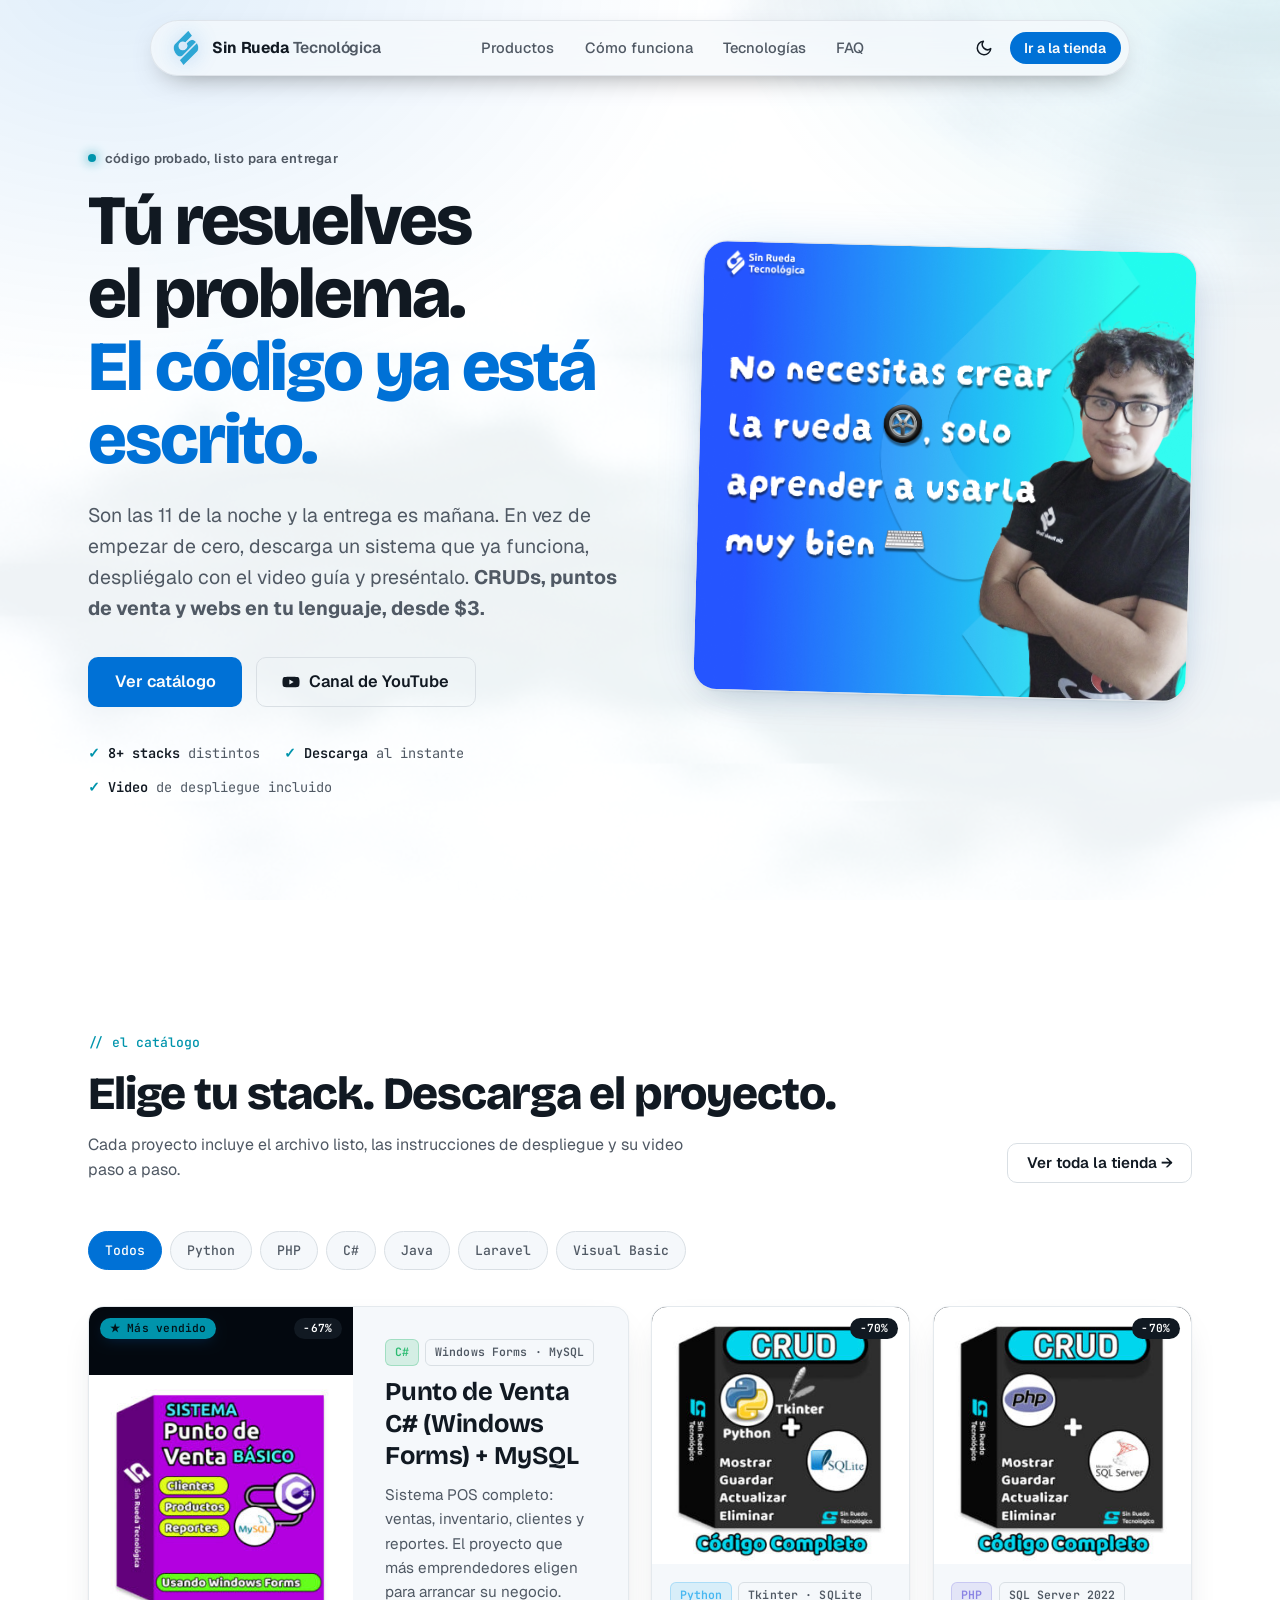
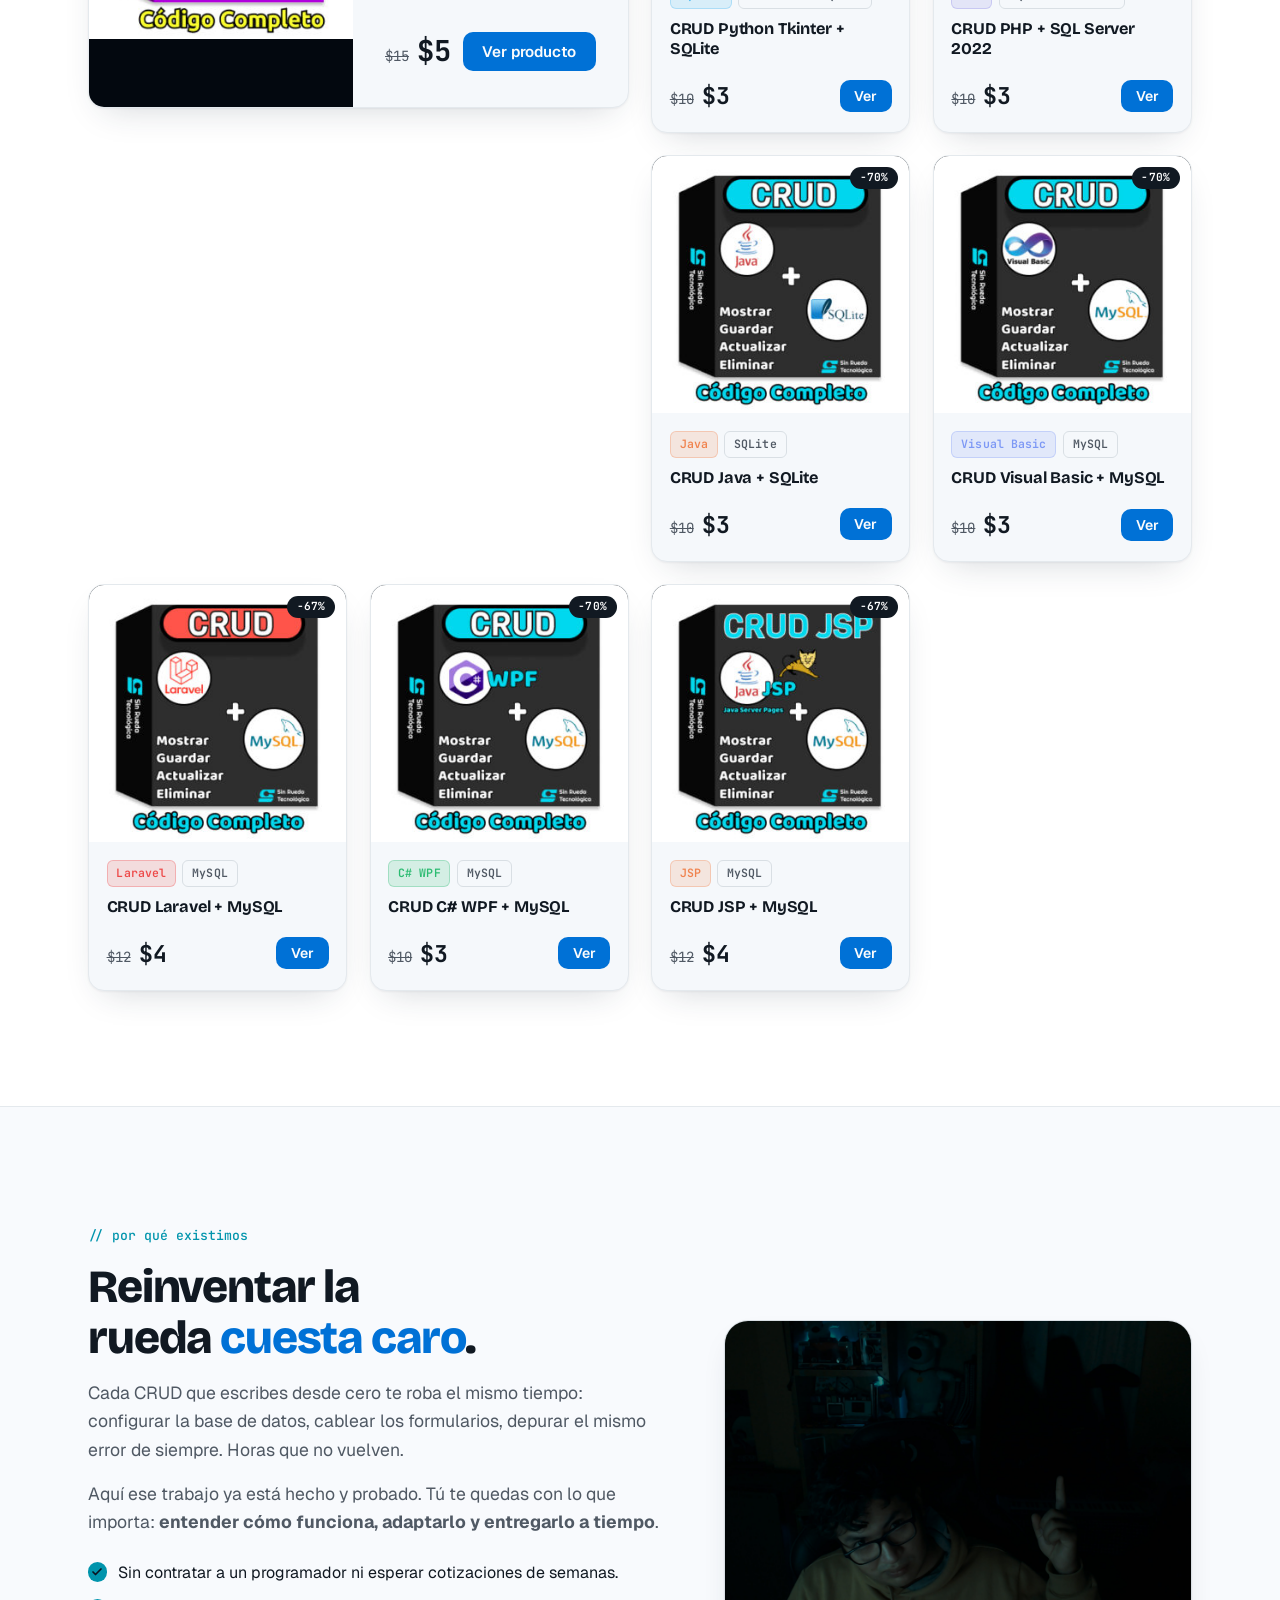
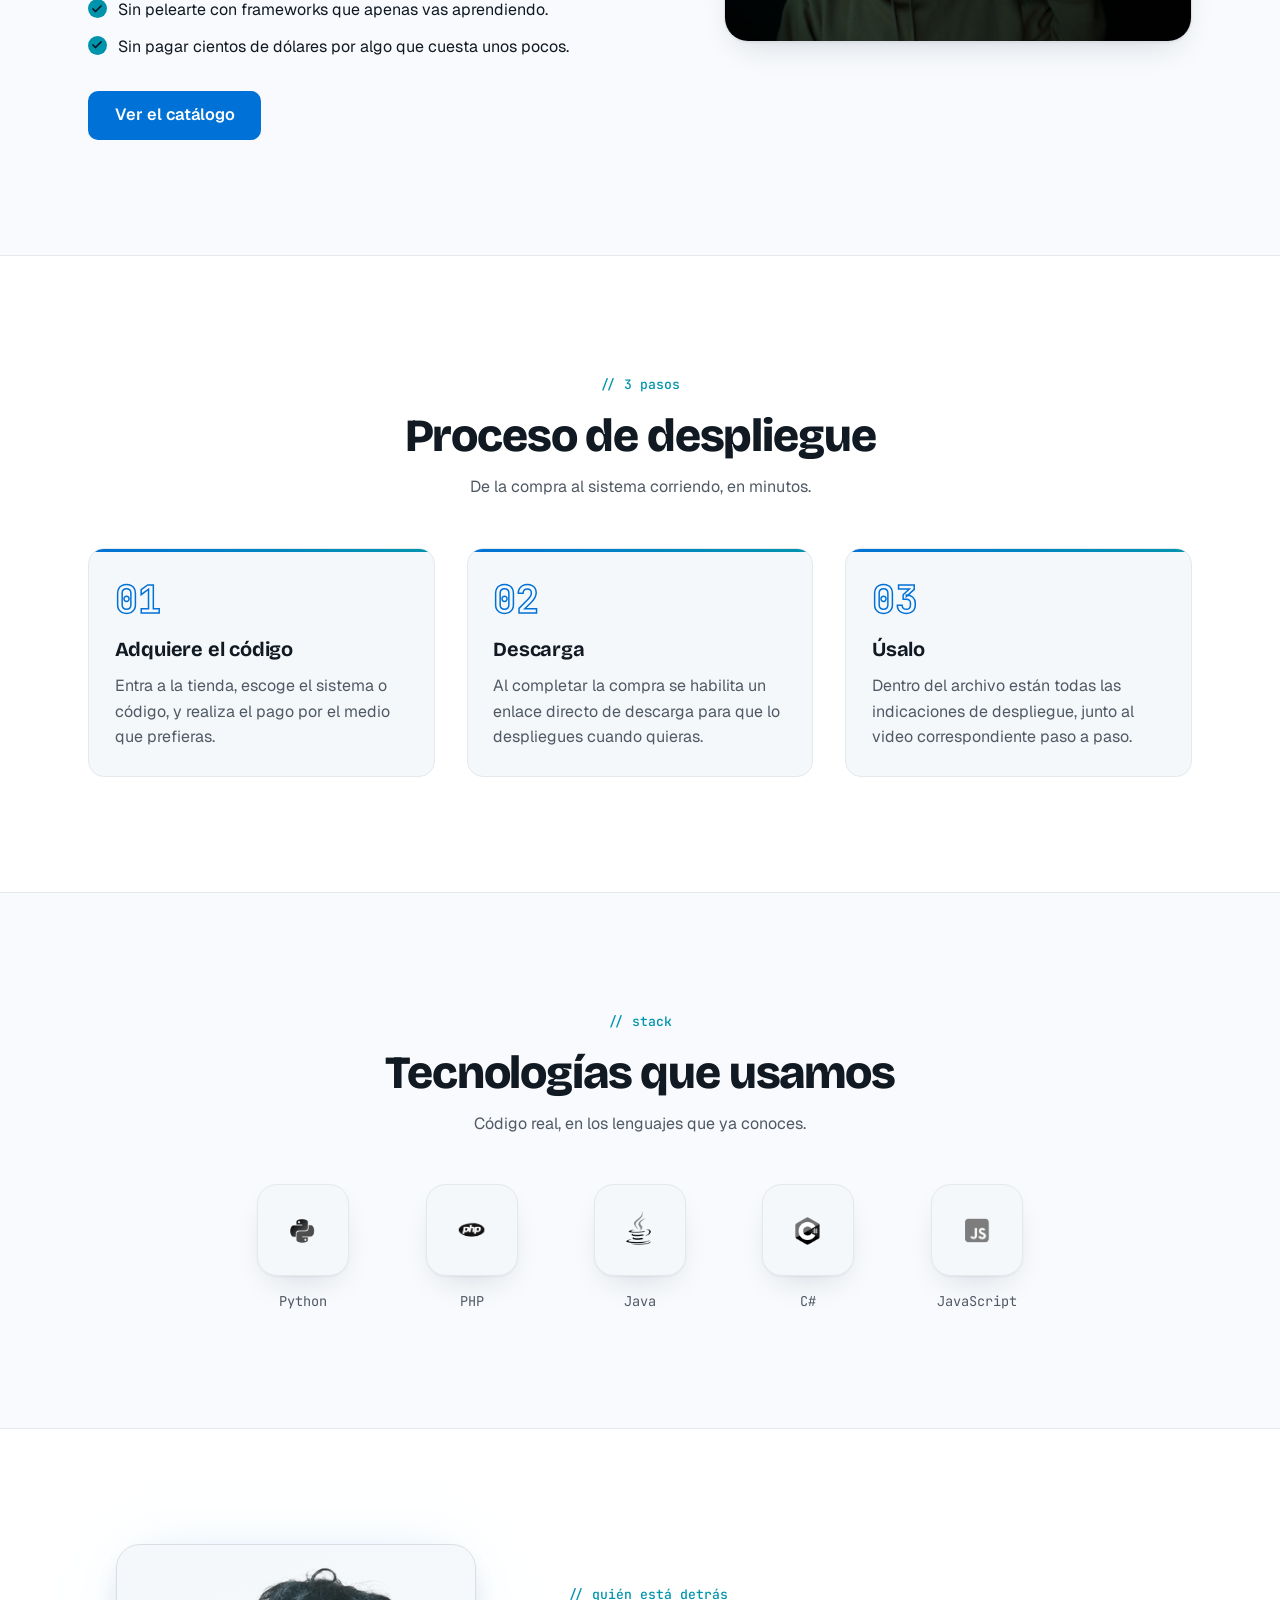
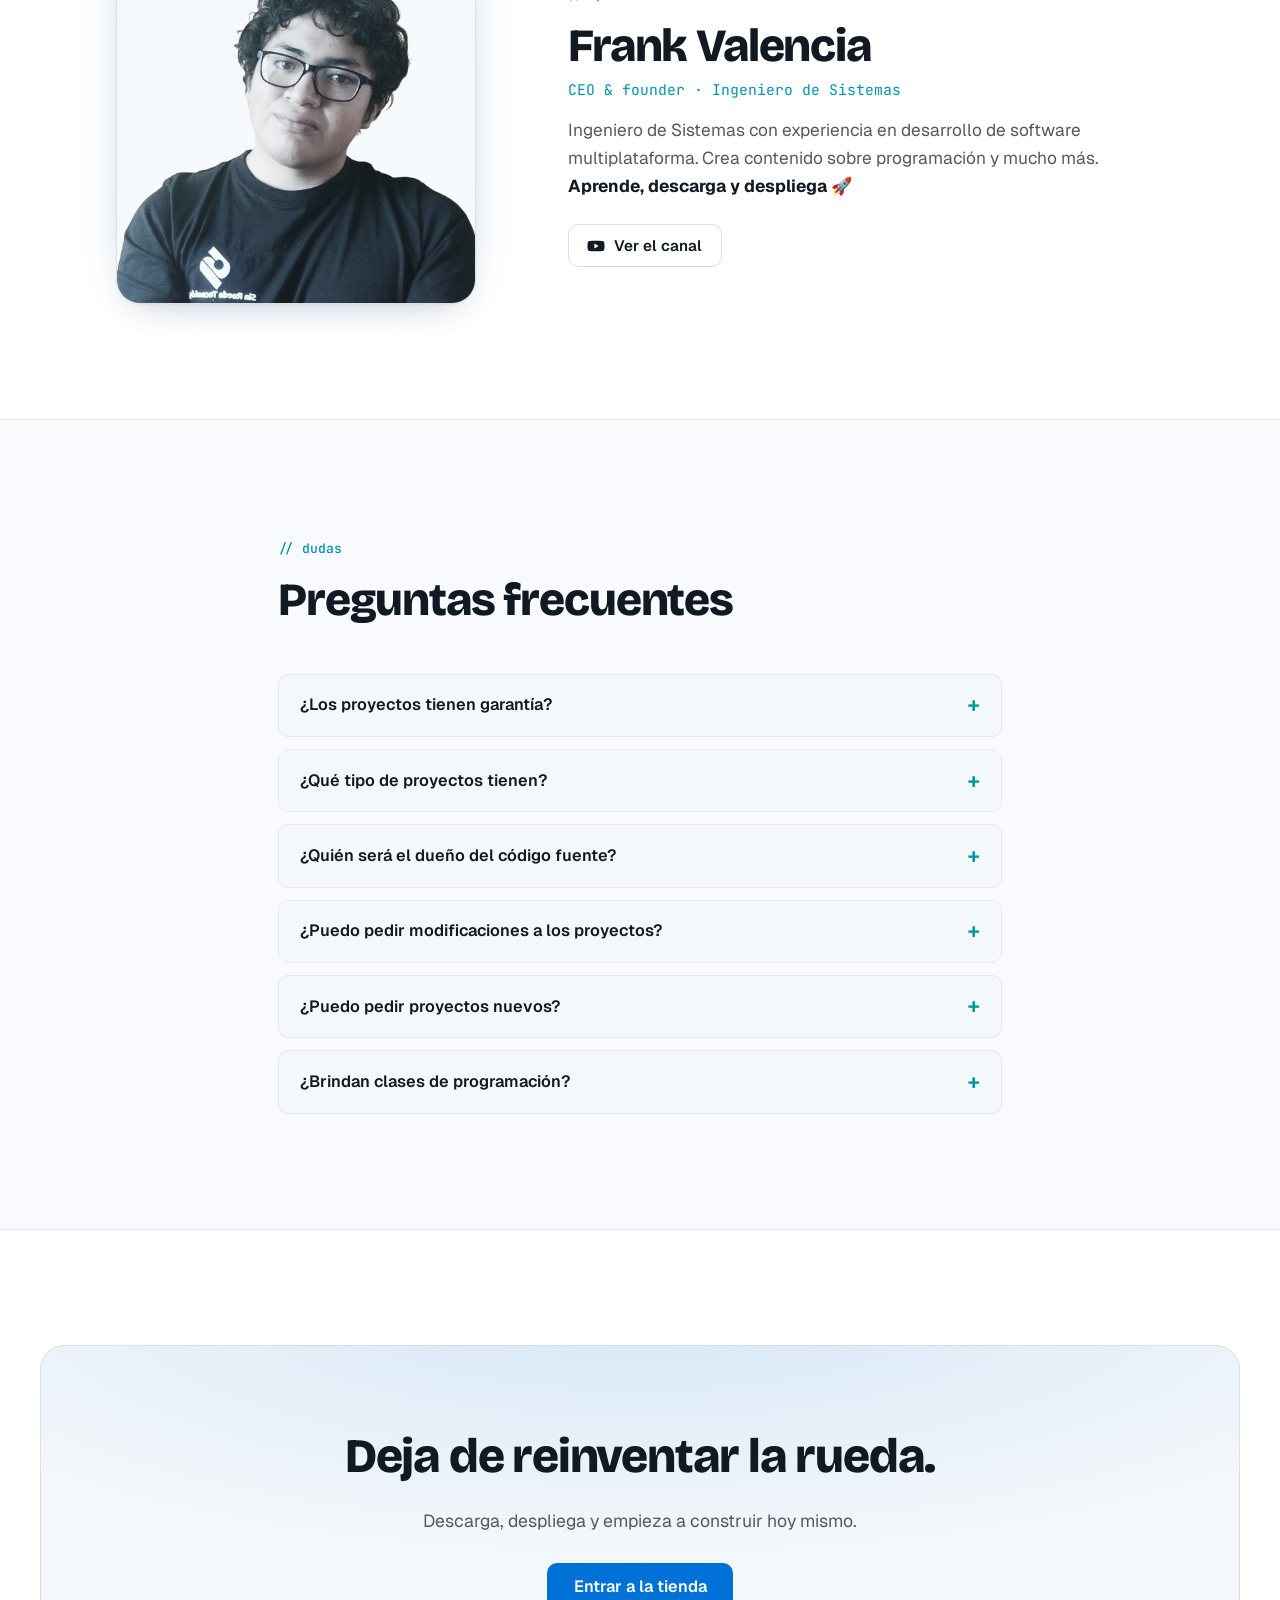
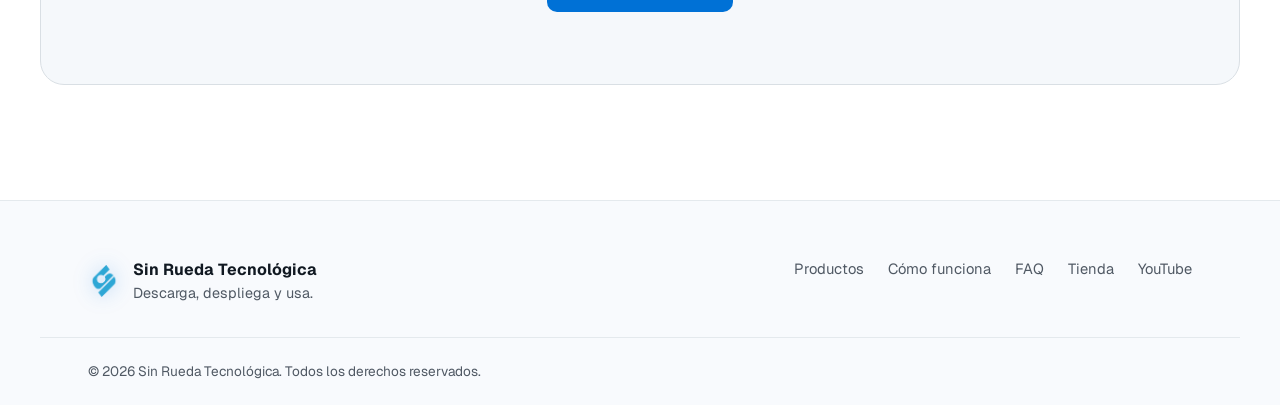
==== commit fd50a3ca: "Rediseña el navbar como pill flotante moderna - Cápsula flotante centrada y despegada del borde, con" ====
--- a/index.html
+++ b/index.html
@@ -41,11 +41,11 @@
   <canvas id="bg-shader" aria-hidden="true"></canvas>
   <div class="bg-veil" aria-hidden="true"></div>
 
-  <!-- ============ HEADER ============ -->
+  <!-- ============ HEADER (pill flotante) ============ -->
   <header class="site-header" id="top">
-    <div class="container header__inner">
+    <div class="navbar">
       <a class="brand" href="#top" aria-label="Sin Rueda Tecnológica — inicio">
-        <img class="brand__mark" src="assets/brand/logo.png" alt="" width="36" height="36" />
+        <img class="brand__mark" src="assets/brand/logo.png" alt="" width="34" height="34" />
         <span class="brand__name">Sin&nbsp;Rueda<span class="brand__name-accent"> Tecnológica</span></span>
       </a>
 
@@ -57,15 +57,15 @@
       </nav>
 
       <div class="header__actions">
-        <a class="btn btn--ghost btn--sm" href="https://sinruedatecnologica.com/shop/" target="_blank" rel="noopener">Ir a la tienda</a>
         <button class="theme-toggle" type="button" aria-label="Cambiar tema" aria-pressed="false" title="Cambiar tema claro / oscuro">
-          <svg class="icon-sun" viewBox="0 0 24 24" width="20" height="20" fill="none" stroke="currentColor" stroke-width="2" stroke-linecap="round" aria-hidden="true">
+          <svg class="icon-sun" viewBox="0 0 24 24" width="18" height="18" fill="none" stroke="currentColor" stroke-width="2" stroke-linecap="round" aria-hidden="true">
             <circle cx="12" cy="12" r="4" /><path d="M12 2v2M12 20v2M4.9 4.9l1.4 1.4M17.7 17.7l1.4 1.4M2 12h2M20 12h2M4.9 19.1l1.4-1.4M17.7 6.3l1.4-1.4" />
           </svg>
-          <svg class="icon-moon" viewBox="0 0 24 24" width="20" height="20" fill="none" stroke="currentColor" stroke-width="2" stroke-linecap="round" stroke-linejoin="round" aria-hidden="true">
+          <svg class="icon-moon" viewBox="0 0 24 24" width="18" height="18" fill="none" stroke="currentColor" stroke-width="2" stroke-linecap="round" stroke-linejoin="round" aria-hidden="true">
             <path d="M21 12.8A9 9 0 1 1 11.2 3a7 7 0 0 0 9.8 9.8z" />
           </svg>
         </button>
+        <a class="btn btn--primary btn--sm nav-cta" href="https://sinruedatecnologica.com/shop/" target="_blank" rel="noopener">Ir a la tienda</a>
         <button class="nav-toggle" type="button" aria-label="Abrir menú" aria-expanded="false" aria-controls="mobile-nav">
           <span></span><span></span><span></span>
         </button>
--- a/styles.css
+++ b/styles.css
@@ -77,7 +77,7 @@
   html { scroll-behavior: auto; }
 }
 
-html { background: var(--bg); transition: background var(--t-med) var(--ease-out); }
+html { background: var(--bg); transition: background var(--t-med) var(--ease-out); scroll-padding-top: 6rem; }
 body {
   font-family: var(--font-ui);
   background: transparent; /* el shader vive detrás del body */
@@ -171,65 +171,89 @@
 }
 .btn--ghost:hover { background: var(--surface-2); border-color: var(--primary); transform: translateY(-2px); }
 
-/* ---------- Header ---------- */
+/* ---------- Header (pill flotante) ---------- */
 .site-header {
-  position: sticky; top: 0; z-index: var(--z-sticky);
-  background: color-mix(in oklab, var(--bg) 78%, transparent);
-  backdrop-filter: saturate(140%) blur(14px);
-  -webkit-backdrop-filter: saturate(140%) blur(14px);
-  border-bottom: 1px solid transparent;
-  transition: border-color var(--t-med), background var(--t-med);
-}
-.site-header[data-scrolled="true"] { border-bottom-color: var(--border-soft); }
-.header__inner { display: flex; align-items: center; gap: 1.5rem; height: 68px; }
-
-.brand { display: inline-flex; align-items: center; gap: 0.6rem; font-weight: 700; letter-spacing: -0.01em; }
+  position: fixed; top: 0; left: 0; right: 0; z-index: var(--z-sticky);
+  display: flex; justify-content: center;
+  padding: clamp(0.75rem, 2vw, 1.25rem) var(--gutter);
+  pointer-events: none; /* solo la pill captura clics */
+}
+
+.navbar {
+  pointer-events: auto;
+  display: flex; align-items: center; gap: clamp(0.75rem, 2vw, 1.75rem);
+  width: 100%; max-width: 980px;
+  padding: 0.5rem 0.5rem 0.5rem 1.15rem;
+  border-radius: 999px;
+  background: color-mix(in oklab, var(--surface) 72%, transparent);
+  border: 1px solid color-mix(in oklab, var(--border) 70%, transparent);
+  backdrop-filter: saturate(160%) blur(18px);
+  -webkit-backdrop-filter: saturate(160%) blur(18px);
+  box-shadow: 0 1px 0 oklch(1 0 0 / 0.05) inset, 0 10px 30px -16px oklch(0.05 0.02 250 / 0.6);
+  transition: background var(--t-med), border-color var(--t-med), box-shadow var(--t-med);
+}
+/* Al hacer scroll: se vuelve más sólida y con más sombra (sin animar layout) */
+.site-header[data-scrolled="true"] .navbar {
+  background: color-mix(in oklab, var(--surface) 88%, transparent);
+  border-color: var(--border);
+  box-shadow: 0 1px 0 oklch(1 0 0 / 0.05) inset, 0 14px 34px -16px oklch(0.05 0.02 250 / 0.75);
+}
+
+.brand { display: inline-flex; align-items: center; gap: 0.55rem; font-weight: 700; letter-spacing: -0.01em; flex-shrink: 0; }
 .brand__mark { filter: drop-shadow(0 0 10px var(--glow)); }
-.brand__name { font-size: 1.02rem; }
+.brand__name { font-size: 0.98rem; }
 .brand__name-accent { color: var(--muted); font-weight: 600; }
 
-.nav { display: flex; gap: 1.6rem; margin-left: auto; }
-.nav a { color: var(--muted); font-weight: 500; font-size: 0.95rem; position: relative; transition: color var(--t-fast); }
-.nav a::after {
-  content: ""; position: absolute; left: 0; bottom: -6px; height: 2px; width: 100%;
-  background: linear-gradient(90deg, var(--primary), var(--accent));
-  transform: scaleX(0); transform-origin: left;
-  transition: transform var(--t-med) var(--ease-out);
-}
-.nav a:hover { color: var(--ink); }
-.nav a:hover::after { transform: scaleX(1); }
-
-.header__actions { display: flex; align-items: center; gap: 0.6rem; }
-.nav + .header__actions { margin-left: 0; }
-.header__inner > .nav { margin-left: auto; }
+.nav { display: flex; gap: 0.2rem; margin: 0 auto; }
+.nav a {
+  color: var(--muted); font-weight: 500; font-size: 0.92rem;
+  padding: 0.45rem 0.85rem; border-radius: 999px; position: relative;
+  transition: color var(--t-fast), background var(--t-fast);
+}
+.nav a:hover { color: var(--ink); background: color-mix(in oklab, var(--ink) 8%, transparent); }
+
+.header__actions { display: flex; align-items: center; gap: 0.45rem; flex-shrink: 0; }
 
 .theme-toggle {
-  display: grid; place-items: center; width: 40px; height: 40px;
-  border-radius: var(--radius-sm); border: 1px solid var(--border);
-  background: var(--surface); color: var(--ink);
+  position: relative;
+  display: grid; place-items: center; width: 38px; height: 38px;
+  border-radius: 999px; border: 1px solid transparent;
+  background: transparent; color: var(--ink);
   transition: background var(--t-fast), border-color var(--t-fast), transform var(--t-fast);
 }
-.theme-toggle:hover { border-color: var(--primary); transform: translateY(-1px); }
+.theme-toggle:hover { background: color-mix(in oklab, var(--ink) 8%, transparent); }
 .theme-toggle svg { position: absolute; transition: opacity var(--t-fast), transform var(--t-med) var(--ease-out); }
-.theme-toggle { position: relative; }
 [data-theme="dark"] .icon-sun { opacity: 1; transform: rotate(0) scale(1); }
 [data-theme="dark"] .icon-moon { opacity: 0; transform: rotate(-90deg) scale(0.5); }
 [data-theme="light"] .icon-sun { opacity: 0; transform: rotate(90deg) scale(0.5); }
 [data-theme="light"] .icon-moon { opacity: 1; transform: rotate(0) scale(1); }
 
-.nav-toggle { display: none; flex-direction: column; gap: 5px; width: 40px; height: 40px; border: 1px solid var(--border); border-radius: var(--radius-sm); background: var(--surface); padding: 0 9px; }
+.nav-cta { border-radius: 999px; }
+
+.nav-toggle { display: none; flex-direction: column; gap: 5px; width: 38px; height: 38px; border: 1px solid transparent; border-radius: 999px; background: transparent; padding: 0 9px; }
+.nav-toggle:hover { background: color-mix(in oklab, var(--ink) 8%, transparent); }
 .nav-toggle span { height: 2px; width: 100%; background: var(--ink); border-radius: 2px; transition: transform var(--t-fast), opacity var(--t-fast); }
 .nav-toggle[aria-expanded="true"] span:nth-child(1) { transform: translateY(7px) rotate(45deg); }
 .nav-toggle[aria-expanded="true"] span:nth-child(2) { opacity: 0; }
 .nav-toggle[aria-expanded="true"] span:nth-child(3) { transform: translateY(-7px) rotate(-45deg); }
 
-.mobile-nav { display: none; flex-direction: column; gap: 0.25rem; padding: 0.75rem var(--gutter) 1.25rem; border-bottom: 1px solid var(--border-soft); background: var(--bg); }
-.mobile-nav a { padding: 0.7rem 0.4rem; color: var(--ink); font-weight: 500; border-radius: var(--radius-sm); }
-.mobile-nav a:hover { background: var(--surface); }
-.mobile-nav .btn { margin-top: 0.5rem; }
+/* Menú móvil: panel flotante bajo la pill */
+.mobile-nav {
+  pointer-events: auto;
+  position: absolute; top: calc(100% - 0.25rem); left: var(--gutter); right: var(--gutter);
+  flex-direction: column; gap: 0.2rem; padding: 0.6rem;
+  border: 1px solid var(--border); border-radius: var(--radius);
+  background: color-mix(in oklab, var(--surface) 92%, transparent);
+  backdrop-filter: saturate(160%) blur(18px); -webkit-backdrop-filter: saturate(160%) blur(18px);
+  box-shadow: 0 18px 40px -18px oklch(0.05 0.02 250 / 0.7);
+}
+.mobile-nav a { padding: 0.75rem 0.85rem; color: var(--ink); font-weight: 500; border-radius: var(--radius-sm); }
+.mobile-nav a:hover { background: color-mix(in oklab, var(--ink) 8%, transparent); }
+.mobile-nav .btn { margin-top: 0.4rem; justify-content: center; }
 
 /* ---------- Hero ---------- */
-.hero { position: relative; padding-top: clamp(3rem, 7vw, 6rem); padding-bottom: var(--space-section); overflow: clip; }
+/* Compensa la pill flotante (fixed) para que no tape el inicio del hero */
+.hero { position: relative; padding-top: clamp(6.5rem, 12vw, 9rem); padding-bottom: var(--space-section); overflow: clip; }
 .hero__glow {
   position: absolute; inset: -10% -10% auto -10%; height: 120%;
   background:
